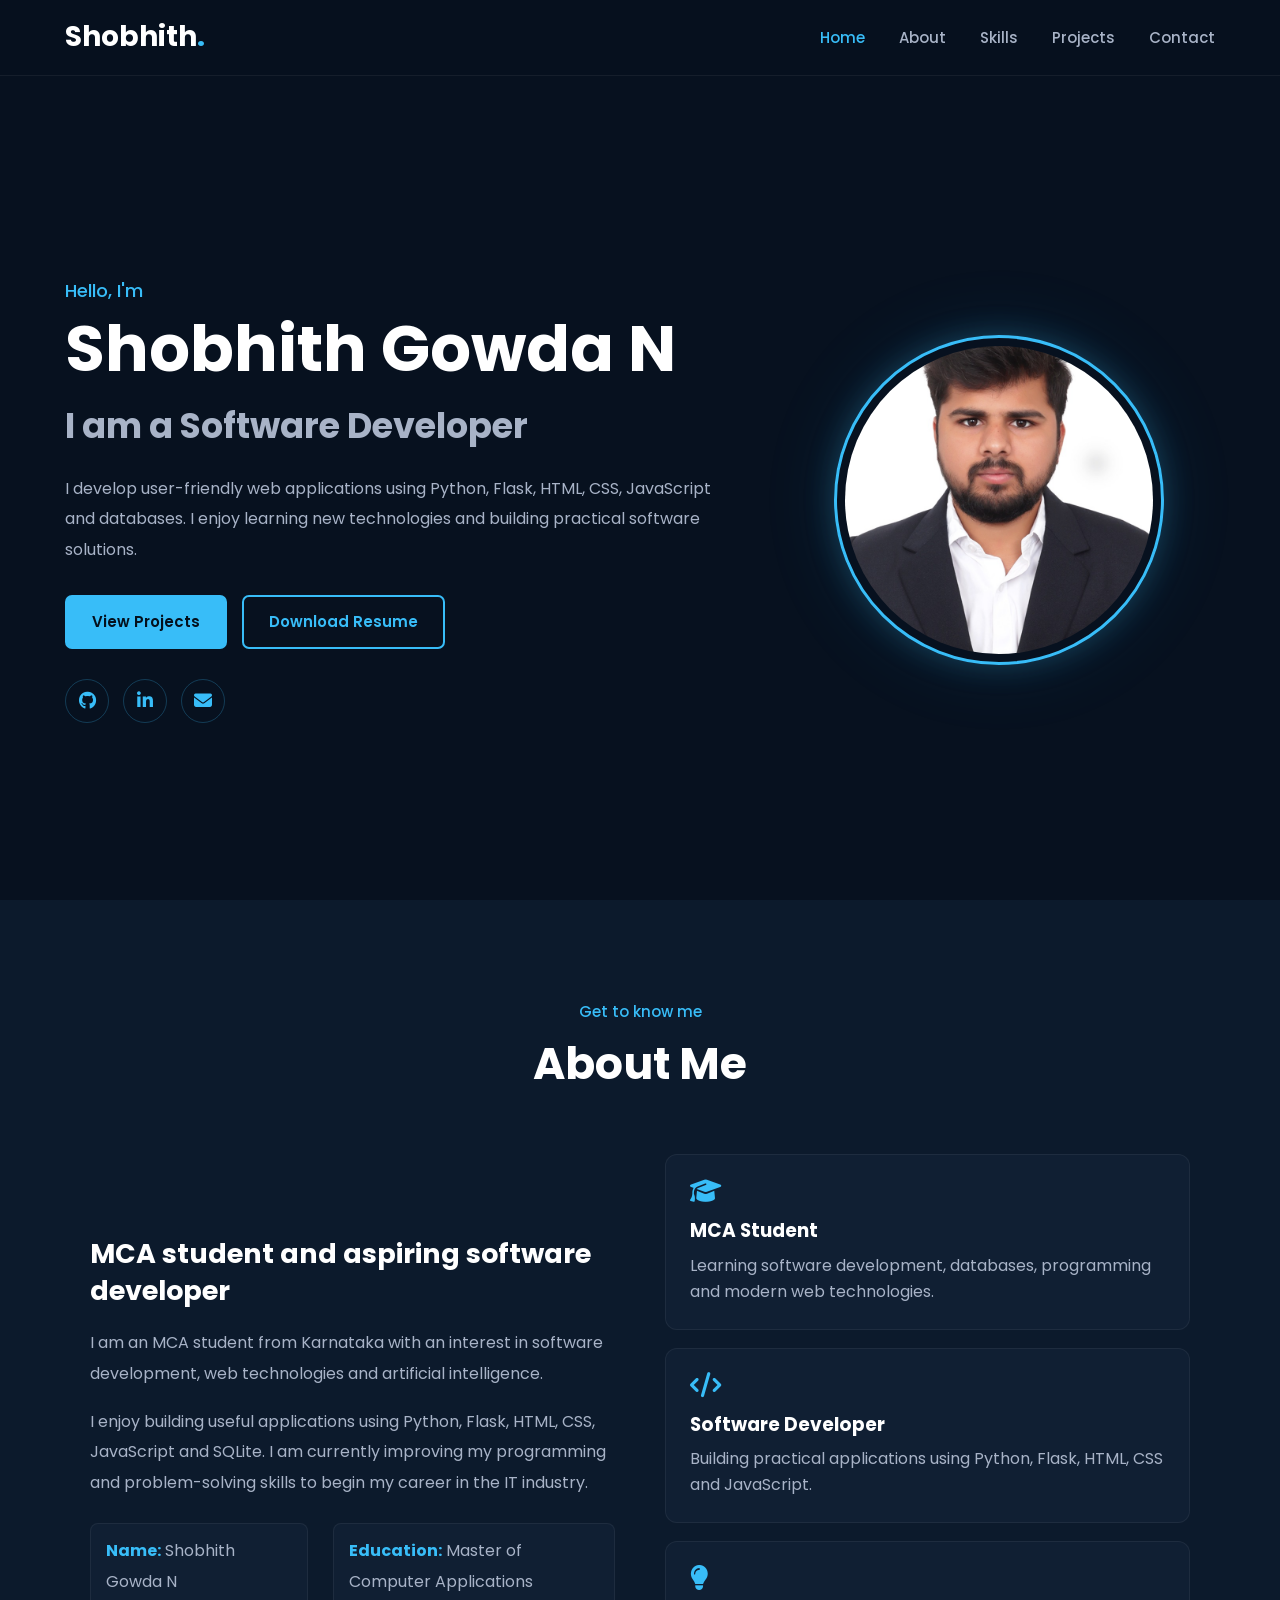
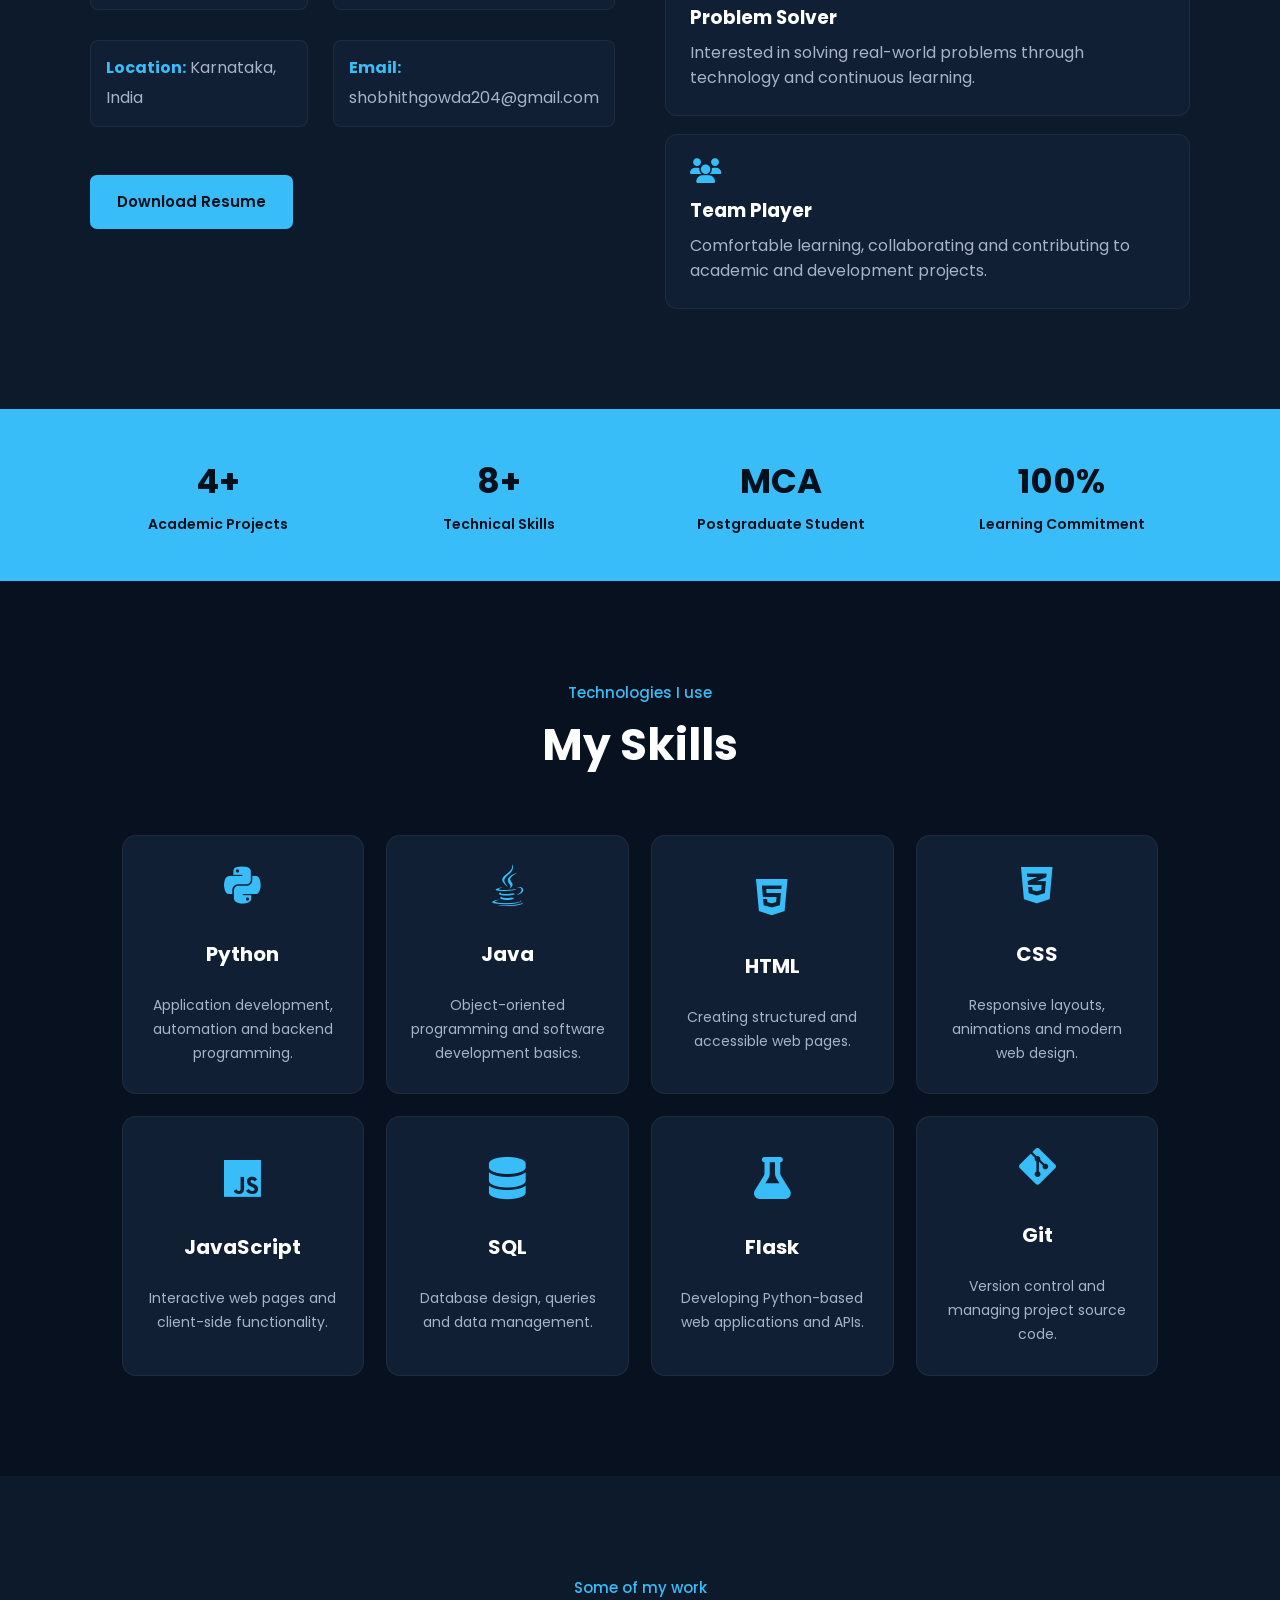
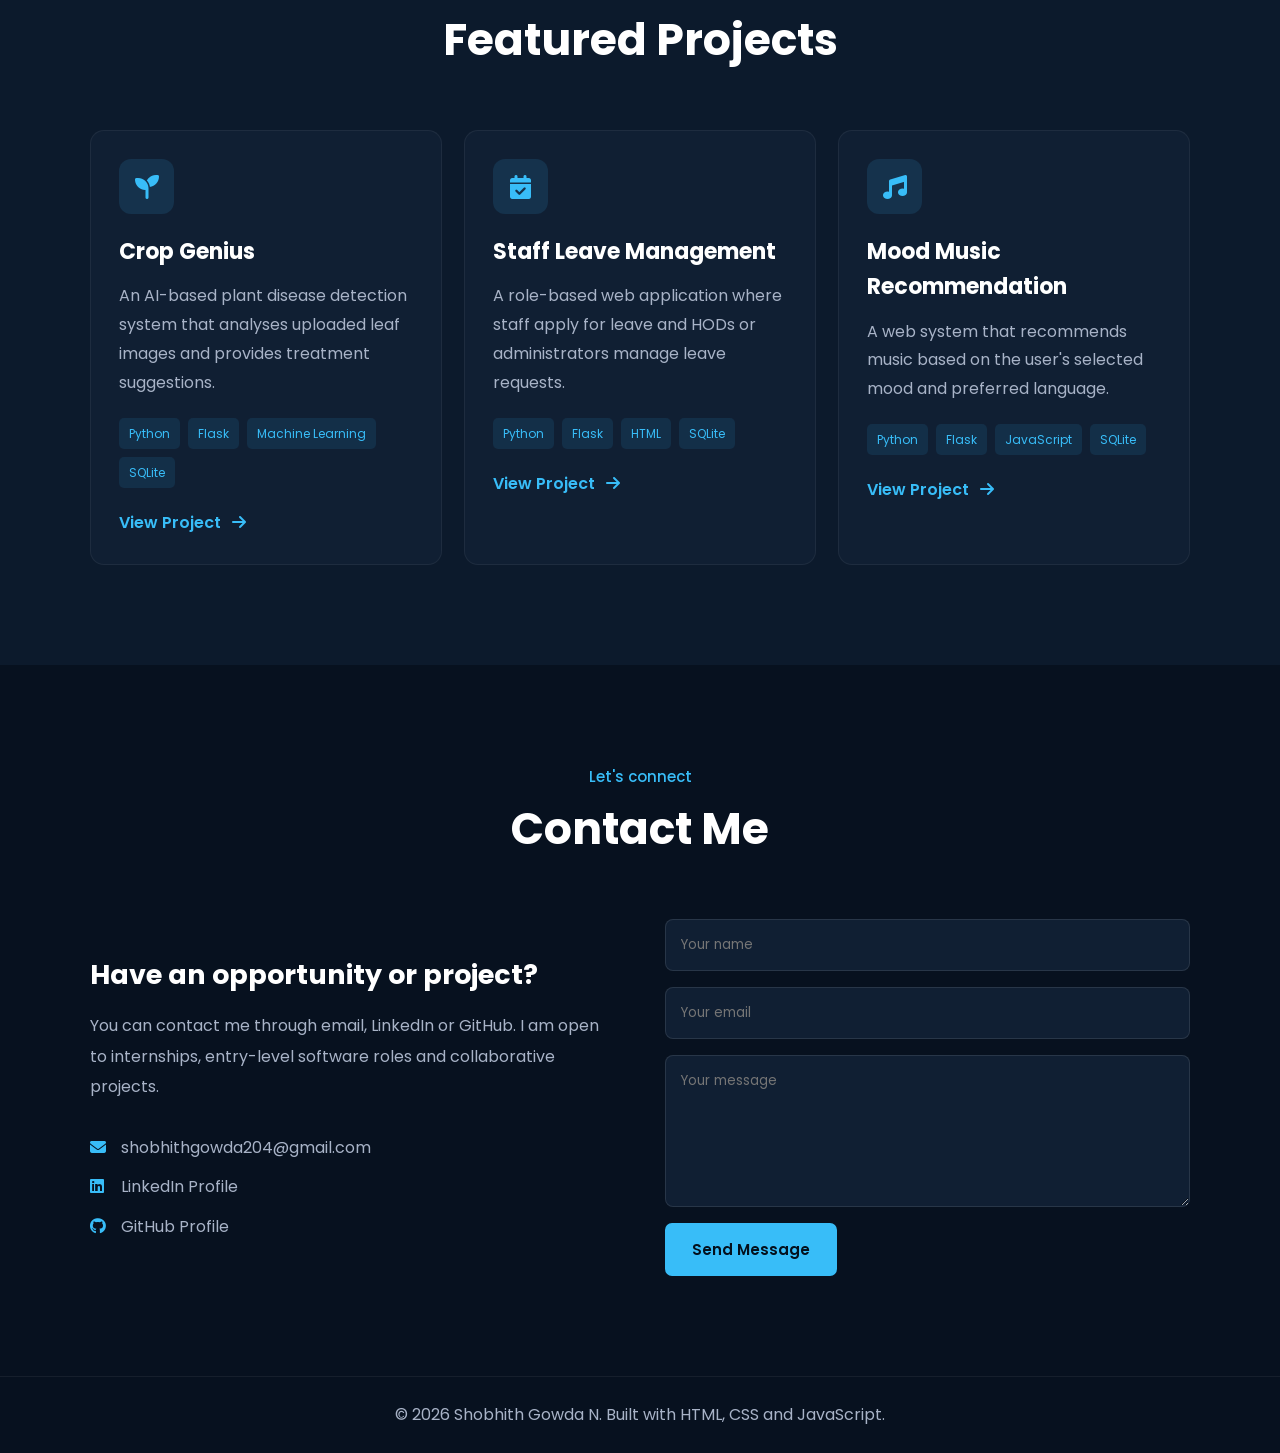
==== index.html @ 50290943 "Initial commit" ====
<!DOCTYPE html>
<html lang="en">

<head>
    <meta charset="UTF-8">

    <meta
        name="viewport"
        content="width=device-width, initial-scale=1.0"
    >

    <meta
        name="description"
        content="Portfolio of Shobhith Gowda N, MCA student and aspiring software developer."
    >

    <title>Shobhith Gowda N | Software Developer</title>

    <link rel="stylesheet" href="css/style.css">

    <link
        rel="stylesheet"
        href="https://cdnjs.cloudflare.com/ajax/libs/font-awesome/6.5.2/css/all.min.css"
    >
</head>

<body>

    <header class="header">

        <nav class="navbar">

            <a href="#home" class="logo">
                Shobhith<span>.</span>
            </a>

            <ul class="nav-links" id="nav-links">

                <li><a href="#home" class="active">Home</a></li>

                <li><a href="#about">About</a></li>

                <li><a href="#skills">Skills</a></li>

                <li><a href="#projects">Projects</a></li>

                <li><a href="#contact">Contact</a></li>

            </ul>

            <button
                class="menu-button"
                id="menu-button"
                aria-label="Open menu"
            >
                <i class="fa-solid fa-bars"></i>
            </button>

        </nav>

    </header>

    <main>

        <section class="hero" id="home">

            <div class="hero-content">

                <p class="intro-text">
                    Hello, I'm
                </p>

                <h1>
                    Shobhith Gowda N
                </h1>

                <h2>I am a Software Developer</h2>

                <p class="hero-description">
                    I develop user-friendly web applications using Python,
                    Flask, HTML, CSS, JavaScript and databases. I enjoy learning
                    new technologies and building practical software solutions.
                </p>

                <div class="hero-buttons">

                    <a href="#projects" class="primary-button">
                        View Projects
                    </a>

                    <a
                        href="Assets/resume/resume.pdf"
                        class="secondary-button"
                        download
                    >
                        Download Resume
                    </a>

                </div>

                <div class="social-links">

                    <a
                        href="https://github.com/"
                        target="_blank"
                        aria-label="GitHub"
                    >
                        <i class="fa-brands fa-github"></i>
                    </a>

                    <a
                        href="https://www.linkedin.com/"
                        target="_blank"
                        aria-label="LinkedIn"
                    >
                        <i class="fa-brands fa-linkedin-in"></i>
                    </a>

                    <a
                        href="mailto:your-email@gmail.com"
                        aria-label="Email"
                    >
                        <i class="fa-solid fa-envelope"></i>
                    </a>

                </div>

            </div>

            <div class="hero-image">

                <div class="image-border">

                    <img
                        src="Assets/images/profile.jpg"
                        alt="Shobhith Gowda  profile photo"
                    >

                </div>

            </div>

        </section>

        <section class="section alternate-section reveal" id="about">

         <div class="section-heading">
         <p>Get to know me</p>

         <h2>About Me</h2>
         </div>

         <div class="about-container">

         <div class="about-text">

            <h3>
                MCA student and aspiring software developer
            </h3>

            <p>
                I am an MCA student from Karnataka with an interest in
                software development, web technologies and artificial
                intelligence.
            </p>

            <p>
                I enjoy building useful applications using Python, Flask,
                HTML, CSS, JavaScript and SQLite. I am currently improving
                my programming and problem-solving skills to begin my
                career in the IT industry.
            </p>

            <div class="personal-details">

                <p>
                    <strong>Name:</strong>
                    Shobhith Gowda N
                </p>

                <p>
                    <strong>Education:</strong>
                    Master of Computer Applications
                </p>

                <p>
                    <strong>Location:</strong>
                    Karnataka, India
                </p>

                <p>
                    <strong>Email:</strong>
                    shobhithgowda204@gmail.com
                </p>

            </div>

            <a
                href="Assets/resume/resume.pdf"
                class="primary-button"
                download
            >
                Download Resume
            </a>

         </div>

            <div class="about-details">

            <div class="detail-card">
                <i class="fa-solid fa-graduation-cap"></i>
                <h3>MCA Student</h3>
                <p>
                    Learning software development, databases,
                    programming and modern web technologies.
                </p>
            </div>

            <div class="detail-card">
                <i class="fa-solid fa-code"></i>
                <h3>Software Developer</h3>
                <p>
                    Building practical applications using Python,
                    Flask, HTML, CSS and JavaScript.
                </p>
            </div>

            <div class="detail-card">
                <i class="fa-solid fa-lightbulb"></i>
                <h3>Problem Solver</h3>
                <p>
                    Interested in solving real-world problems through
                    technology and continuous learning.
                </p>
            </div>

            <div class="detail-card">
                <i class="fa-solid fa-users"></i>
                <h3>Team Player</h3>
                <p>
                    Comfortable learning, collaborating and contributing
                    to academic and development projects.
                </p>
            </div>

        </div>

    </div>

</section>

<section class="statistics-section reveal">

    <div class="statistics-container">

        <div class="statistic-card">
            <h3>4+</h3>
            <p>Academic Projects</p>
        </div>

        <div class="statistic-card">
            <h3>8+</h3>
            <p>Technical Skills</p>
        </div>

        <div class="statistic-card">
            <h3>MCA</h3>
            <p>Postgraduate Student</p>
        </div>

        <div class="statistic-card">
            <h3>100%</h3>
            <p>Learning Commitment</p>
        </div>

    </div>

</section>

    <section class="section reveal" id="skills">

    <div class="section-heading">
        <p>Technologies I use</p>
        <h2>My Skills</h2>
    </div>

    <div class="skills-container">

        <div class="skill-card">
            <i class="fa-brands fa-python"></i>
            <h3>Python</h3>
            <p>Application development, automation and backend programming.</p>
        </div>

        <div class="skill-card">
            <i class="fa-brands fa-java"></i>
            <h3>Java</h3>
            <p>Object-oriented programming and software development basics.</p>
        </div>

        <div class="skill-card">
            <i class="fa-brands fa-html5"></i>
            <h3>HTML</h3>
            <p>Creating structured and accessible web pages.</p>
        </div>

        <div class="skill-card">
            <i class="fa-brands fa-css3-alt"></i>
            <h3>CSS</h3>
            <p>Responsive layouts, animations and modern web design.</p>
        </div>

        <div class="skill-card">
            <i class="fa-brands fa-js"></i>
            <h3>JavaScript</h3>
            <p>Interactive web pages and client-side functionality.</p>
        </div>

        <div class="skill-card">
            <i class="fa-solid fa-database"></i>
            <h3>SQL</h3>
            <p>Database design, queries and data management.</p>
        </div>

        <div class="skill-card">
            <i class="fa-solid fa-flask"></i>
            <h3>Flask</h3>
            <p>Developing Python-based web applications and APIs.</p>
        </div>

        <div class="skill-card">
            <i class="fa-brands fa-git-alt"></i>
            <h3>Git</h3>
            <p>Version control and managing project source code.</p>
        </div>

    </div>

</section>
        <section class="section alternate-section reveal" id="projects">

            <div class="section-heading">

                <p>Some of my work</p>

                <h2>Featured Projects</h2>

            </div>

            <div class="projects-grid">

                <article class="project-card">

                    <div class="project-icon">
                        <i class="fa-solid fa-seedling"></i>
                    </div>

                    <h3>Crop Genius</h3>

                    <p>
                        An AI-based plant disease detection system that analyses
                        uploaded leaf images and provides treatment suggestions.
                    </p>

                    <div class="technology-list">
                        <span>Python</span>
                        <span>Flask</span>
                        <span>Machine Learning</span>
                        <span>SQLite</span>
                    </div>

                    <a href="#" class="project-link">
                        View Project
                        <i class="fa-solid fa-arrow-right"></i>
                    </a>

                </article>

                <article class="project-card">

                    <div class="project-icon">
                        <i class="fa-solid fa-calendar-check"></i>
                    </div>

                    <h3>Staff Leave Management</h3>

                    <p>
                        A role-based web application where staff apply for leave
                        and HODs or administrators manage leave requests.
                    </p>

                    <div class="technology-list">
                        <span>Python</span>
                        <span>Flask</span>
                        <span>HTML</span>
                        <span>SQLite</span>
                    </div>

                    <a href="#" class="project-link">
                        View Project
                        <i class="fa-solid fa-arrow-right"></i>
                    </a>

                </article>

                <article class="project-card">

                    <div class="project-icon">
                        <i class="fa-solid fa-music"></i>
                    </div>

                    <h3>Mood Music Recommendation</h3>

                    <p>
                        A web system that recommends music based on the user's
                        selected mood and preferred language.
                    </p>

                    <div class="technology-list">
                        <span>Python</span>
                        <span>Flask</span>
                        <span>JavaScript</span>
                        <span>SQLite</span>
                    </div>

                    <a href="#" class="project-link">
                        View Project
                        <i class="fa-solid fa-arrow-right"></i>
                    </a>

                </article>

            </div>

        </section>

        <section class="section" id="contact">

            <div class="section-heading">

                <p>Let's connect</p>

                <h2>Contact Me</h2>

            </div>

            <div class="contact-container">

                <div class="contact-information">

                    <h3>Have an opportunity or project?</h3>

                    <p>
                        You can contact me through email, LinkedIn or GitHub.
                        I am open to internships, entry-level software roles and
                        collaborative projects.
                    </p>

                    <a href="mailto:shobhithgowda204@gmail.com">
                     <i class="fa-solid fa-envelope"></i>
                     shobhithgowda204@gmail.com
                    </a>

                    <a href="https://www.linkedin.com/in/shobhith-gowda-n/" target="_blank">
                     <i class="fa-brands fa-linkedin"></i>
                     LinkedIn Profile
                    </a>

                    <a href="https://github.com/your-github-username" target="_blank">
                     <i class="fa-brands fa-github"></i>
                       GitHub Profile
                    </a>

                </div>

                <form class="contact-form">

                    <input
                        type="text"
                        placeholder="Your name"
                        required
                    >

                    <input
                        type="email"
                        placeholder="Your email"
                        required
                    >

                    <textarea
                        rows="6"
                        placeholder="Your message"
                        required
                    ></textarea>

                    <button type="submit" class="primary-button">
                        Send Message
                    </button>

                </form>

            </div>

        </section>

    </main>

    <footer>

        <p>
            © 2026 Shobhith Gowda N. Built with HTML, CSS and JavaScript.
        </p>

    </footer>

    <script src="js/script.js"></script>

</body>

</html>
---- css/style.css ----
@import url(
    "https://fonts.googleapis.com/css2?family=Poppins:wght@400;500;600;700&display=swap"
);

:root {
    --background: #07111f;
    --secondary-background: #0c1a2c;
    --card-background: #101f33;
    --primary: #38bdf8;
    --heading: #ffffff;
    --text: #a8b3c7;
    --border: rgba(56, 189, 248, 0.25);
}

* {
    margin: 0;
    padding: 0;
    box-sizing: border-box;
}

html {
    scroll-behavior: smooth;
}

body {
    font-family: "Poppins", sans-serif;
    background-color: var(--background);
    color: var(--heading);
    line-height: 1.6;
}

a {
    text-decoration: none;
}

ul {
    list-style: none;
}

button,
input,
textarea {
    font-family: inherit;
}

.header {
    width: 100%;
    position: fixed;
    top: 0;
    left: 0;
    z-index: 1000;
    background-color: rgba(7, 17, 31, 0.95);
    border-bottom: 1px solid rgba(255, 255, 255, 0.06);
    backdrop-filter: blur(12px);
}

.navbar {
    width: min(1150px, 90%);
    height: 75px;
    margin: auto;
    display: flex;
    justify-content: space-between;
    align-items: center;
}

.logo {
    color: var(--heading);
    font-size: 28px;
    font-weight: 700;
}

.logo span {
    color: var(--primary);
}

.nav-links {
    display: flex;
    align-items: center;
    gap: 34px;
}

.nav-links a {
    color: var(--text);
    font-size: 15px;
    font-weight: 500;
    transition: 0.3s ease;
}

.nav-links a:hover,
.nav-links a.active {
    color: var(--primary);
}

.menu-button {
    display: none;
    border: none;
    background: none;
    color: var(--heading);
    font-size: 24px;
    cursor: pointer;
}

.hero {
    width: min(1150px, 90%);
    min-height: 100vh;
    margin: auto;
    padding-top: 100px;
    display: grid;
    grid-template-columns: 1.2fr 0.8fr;
    align-items: center;
    gap: 70px;
}

.intro-text {
    color: var(--primary);
    font-size: 18px;
    font-weight: 500;
    margin-bottom: 8px;
}

.hero h1 {
    font-size: clamp(38px, 5vw, 64px);
    line-height: 1.1;
    margin-bottom: 14px;
    white-space: nowrap;
}

.hero h2 {
    color: var(--text);
    font-size: clamp(24px, 3vw, 35px);
    margin-bottom: 20px;
}

.hero h2 span {
    color: var(--primary);
}

.hero-description {
    max-width: 650px;
    color: var(--text);
    line-height: 1.9;
    margin-bottom: 30px;
}

.hero-buttons {
    display: flex;
    flex-wrap: wrap;
    gap: 15px;
    margin-bottom: 30px;
}

.primary-button,
.secondary-button {
    display: inline-block;
    padding: 13px 25px;
    border-radius: 7px;
    font-size: 15px;
    font-weight: 600;
    transition: 0.3s ease;
    cursor: pointer;
}

.primary-button {
    border: 2px solid var(--primary);
    background-color: var(--primary);
    color: #04101c;
}

.secondary-button {
    border: 2px solid var(--primary);
    color: var(--primary);
}

.primary-button:hover,
.secondary-button:hover {
    transform: translateY(-3px);
    box-shadow: 0 12px 28px rgba(56, 189, 248, 0.2);
}

.secondary-button:hover {
    color: #04101c;
    background-color: var(--primary);
}

.social-links {
    display: flex;
    gap: 14px;
}

.social-links a {
    width: 44px;
    height: 44px;
    display: grid;
    place-items: center;
    border: 1px solid var(--border);
    border-radius: 50%;
    color: var(--primary);
    font-size: 18px;
    transition: 0.3s ease;
}

.social-links a:hover {
    color: #04101c;
    background-color: var(--primary);
    transform: translateY(-4px);
}

.hero-image {
    display: flex;
    justify-content: center;
}

.image-border {
    width: 330px;
    height: 330px;
    padding: 8px;
    border: 3px solid var(--primary);
    border-radius: 50%;
    box-shadow:
        0 0 30px rgba(56, 189, 248, 0.25),
        0 0 80px rgba(56, 189, 248, 0.1);
}

.image-border img {
    width: 100%;
    height: 100%;
    display: block;
    object-fit: cover;
    border-radius: 50%;
}

.section {
    padding: 100px 5%;
}

.alternate-section {
    background-color: var(--secondary-background);
}

.section-heading {
    text-align: center;
    margin-bottom: 55px;
}

.section-heading p {
    color: var(--primary);
    font-size: 15px;
    font-weight: 500;
    margin-bottom: 5px;
}

.section-heading h2 {
    font-size: clamp(32px, 5vw, 44px);
}

.about-container,
.contact-container {
    width: min(1100px, 100%);
    margin: auto;
    display: grid;
    grid-template-columns: 1fr 1fr;
    gap: 50px;
    align-items: center;
}

.about-text h3,
.contact-information h3 {
    font-size: 27px;
    line-height: 1.4;
    margin-bottom: 18px;
}

.personal-details {
    display: grid;
    grid-template-columns: repeat(2, 1fr);
    gap: 12px 25px;
    margin: 25px 0 30px;
}

.personal-details p {
    margin: 0;
    padding: 12px 15px;
    background-color: var(--card-background);
    border: 1px solid rgba(255, 255, 255, 0.06);
    border-radius: 8px;
}

.personal-details strong {
    color: var(--primary);
}

.about-text p,
.contact-information p {
    color: var(--text);
    line-height: 1.9;
    margin-bottom: 18px;
}

.about-details {
    display: grid;
    gap: 18px;
}

.detail-card {
    padding: 24px;
    background-color: var(--card-background);
    border: 1px solid rgba(255, 255, 255, 0.06);
    border-radius: 12px;
    transition: 0.3s ease;
}

.detail-card:hover {
    border-color: var(--border);
    transform: translateY(-4px);
}

.detail-card i {
    color: var(--primary);
    font-size: 25px;
    margin-bottom: 12px;
}

.detail-card p {
    color: var(--text);
    margin-top: 7px;
}

.skills-grid,
.projects-grid {
    width: min(1100px, 100%);
    margin: auto;
    display: grid;
    gap: 22px;
}

.skills-grid {
    grid-template-columns: repeat(4, 1fr);
}

.skill-card {
    min-height: 150px;
    display: flex;
    flex-direction: column;
    justify-content: center;
    align-items: center;
    gap: 14px;
    background-color: var(--card-background);
    border: 1px solid rgba(255, 255, 255, 0.06);
    border-radius: 12px;
    transition: 0.3s ease;
}

.skill-card:hover {
    border-color: var(--border);
    transform: translateY(-6px);
}

.skill-card i {
    color: var(--primary);
    font-size: 43px;
}

.projects-grid {
    grid-template-columns: repeat(3, 1fr);
}

.project-card {
    padding: 28px;
    background-color: var(--card-background);
    border: 1px solid rgba(255, 255, 255, 0.06);
    border-radius: 14px;
    transition: 0.3s ease;
}

.project-card:hover {
    border-color: var(--border);
    transform: translateY(-7px);
}

.statistics-section {
    padding: 45px 5%;
    background-color: var(--primary);
}

.statistics-container {
    width: min(1100px, 100%);
    margin: auto;
    display: grid;
    grid-template-columns: repeat(4, 1fr);
    gap: 25px;
}

.statistic-card {
    text-align: center;
    color: #04101c;
}

.statistic-card h3 {
    font-size: 34px;
    margin-bottom: 5px;
}

.statistic-card p {
    font-size: 14px;
    font-weight: 600;
}

.project-icon {
    width: 55px;
    height: 55px;
    display: grid;
    place-items: center;
    background-color: rgba(56, 189, 248, 0.12);
    border-radius: 12px;
    color: var(--primary);
    font-size: 24px;
    margin-bottom: 20px;
}

.project-card h3 {
    font-size: 22px;
    margin-bottom: 13px;
}

.project-card > p {
    color: var(--text);
    line-height: 1.8;
    margin-bottom: 20px;
}

.technology-list {
    display: flex;
    flex-wrap: wrap;
    gap: 8px;
    margin-bottom: 22px;
}

.technology-list span {
    padding: 6px 10px;
    background-color: rgba(56, 189, 248, 0.1);
    border-radius: 5px;
    color: var(--primary);
    font-size: 12px;
}

.project-link {
    color: var(--primary);
    font-weight: 600;
}

.project-link i {
    margin-left: 7px;
    transition: 0.3s ease;
}

.project-link:hover i {
    transform: translateX(5px);
}

.contact-information {
    display: flex;
    flex-direction: column;
    align-items: flex-start;
}

.contact-information a {
    color: var(--text);
    margin-top: 14px;
    transition: 0.3s ease;
}

.contact-information a:hover {
    color: var(--primary);
}

.contact-information i {
    width: 27px;
    color: var(--primary);
}

.contact-form {
    display: grid;
    gap: 16px;
}

.contact-form input,
.contact-form textarea {
    width: 100%;
    padding: 15px;
    border: 1px solid rgba(255, 255, 255, 0.1);
    border-radius: 8px;
    outline: none;
    background-color: var(--card-background);
    color: var(--heading);
}

.contact-form input:focus,
.contact-form textarea:focus {
    border-color: var(--primary);
}

.contact-form textarea {
    resize: vertical;
}

.contact-form button {
    width: fit-content;
}

footer {
    padding: 25px 5%;
    border-top: 1px solid rgba(255, 255, 255, 0.06);
    text-align: center;
    color: var(--text);
}

.skills-container {
    width: min(1100px, 90%);
    margin: 45px auto 0;
    display: grid;
    grid-template-columns: repeat(4, 1fr);
    gap: 22px;
}

.skill-card {
    padding: 28px 22px;
    text-align: center;
    background-color: var(--card-background);
    border: 1px solid rgba(255, 255, 255, 0.06);
    border-radius: 14px;
    transition: 0.3s ease;
}

.skill-card:hover {
    transform: translateY(-7px);
    border-color: var(--primary);
}

.skill-card i {
    font-size: 42px;
    color: var(--primary);
    margin-bottom: 18px;
}

.skill-card h3 {
    margin-bottom: 10px;
    font-size: 20px;
}

.skill-card p {
    color: var(--text);
    line-height: 1.7;
    font-size: 14px;
}

.reveal {
    opacity: 0;
    transform: translateY(50px);
    transition: opacity 0.8s ease, transform 0.8s ease;
}

.reveal.active {
    opacity: 1;
    transform: translateY(0);
}

@media screen and (max-width: 900px) {
    .statistics-container {
    grid-template-columns: repeat(2, 1fr);
    }
    .menu-button {
        display: block;
    }

    .nav-links {
        position: absolute;
        top: 75px;
        left: -100%;
        width: 100%;
        padding: 25px;
        flex-direction: column;
        background-color: var(--secondary-background);
        transition: 0.3s ease;
    }

    .nav-links.show-menu {
        left: 0;
    }

    .hero {
        grid-template-columns: 1fr;
        text-align: center;
        padding-top: 130px;
        padding-bottom: 70px;
    }

    .hero-content {
        order: 2;
    }

    .hero-image {
        order: 1;
    }

    .hero-description {
        margin-left: auto;
        margin-right: auto;
    }

    .hero-buttons,
    .social-links {
        justify-content: center;
    }

    .about-container,
    .contact-container {
        grid-template-columns: 1fr;
    }

    .skills-grid {
        grid-template-columns: repeat(2, 1fr);
    }

    .projects-grid {
        grid-template-columns: 1fr;
    }
}

@media screen and (max-width: 500px) {

    .statistics-container {
        grid-template-columns: 1fr;
    }

    .personal-details {
        grid-template-columns: 1fr;
    }

    .navbar,
    .hero {
        width: 92%;
    }

    .hero h1 {
        font-size: 39px;
        white-space: normal;
    }

    .hero-buttons {
        flex-direction: column;
        align-items: flex-start;
    }

    .primary-button,
    .secondary-button {
        width: 100%;
        text-align: center;
    }

    .image-border {
        width: 225px;
        height: 225px;
    }

    .skills-grid {
        grid-template-columns: 1fr;
    }

    .section {
        padding: 80px 5%;
    }
}
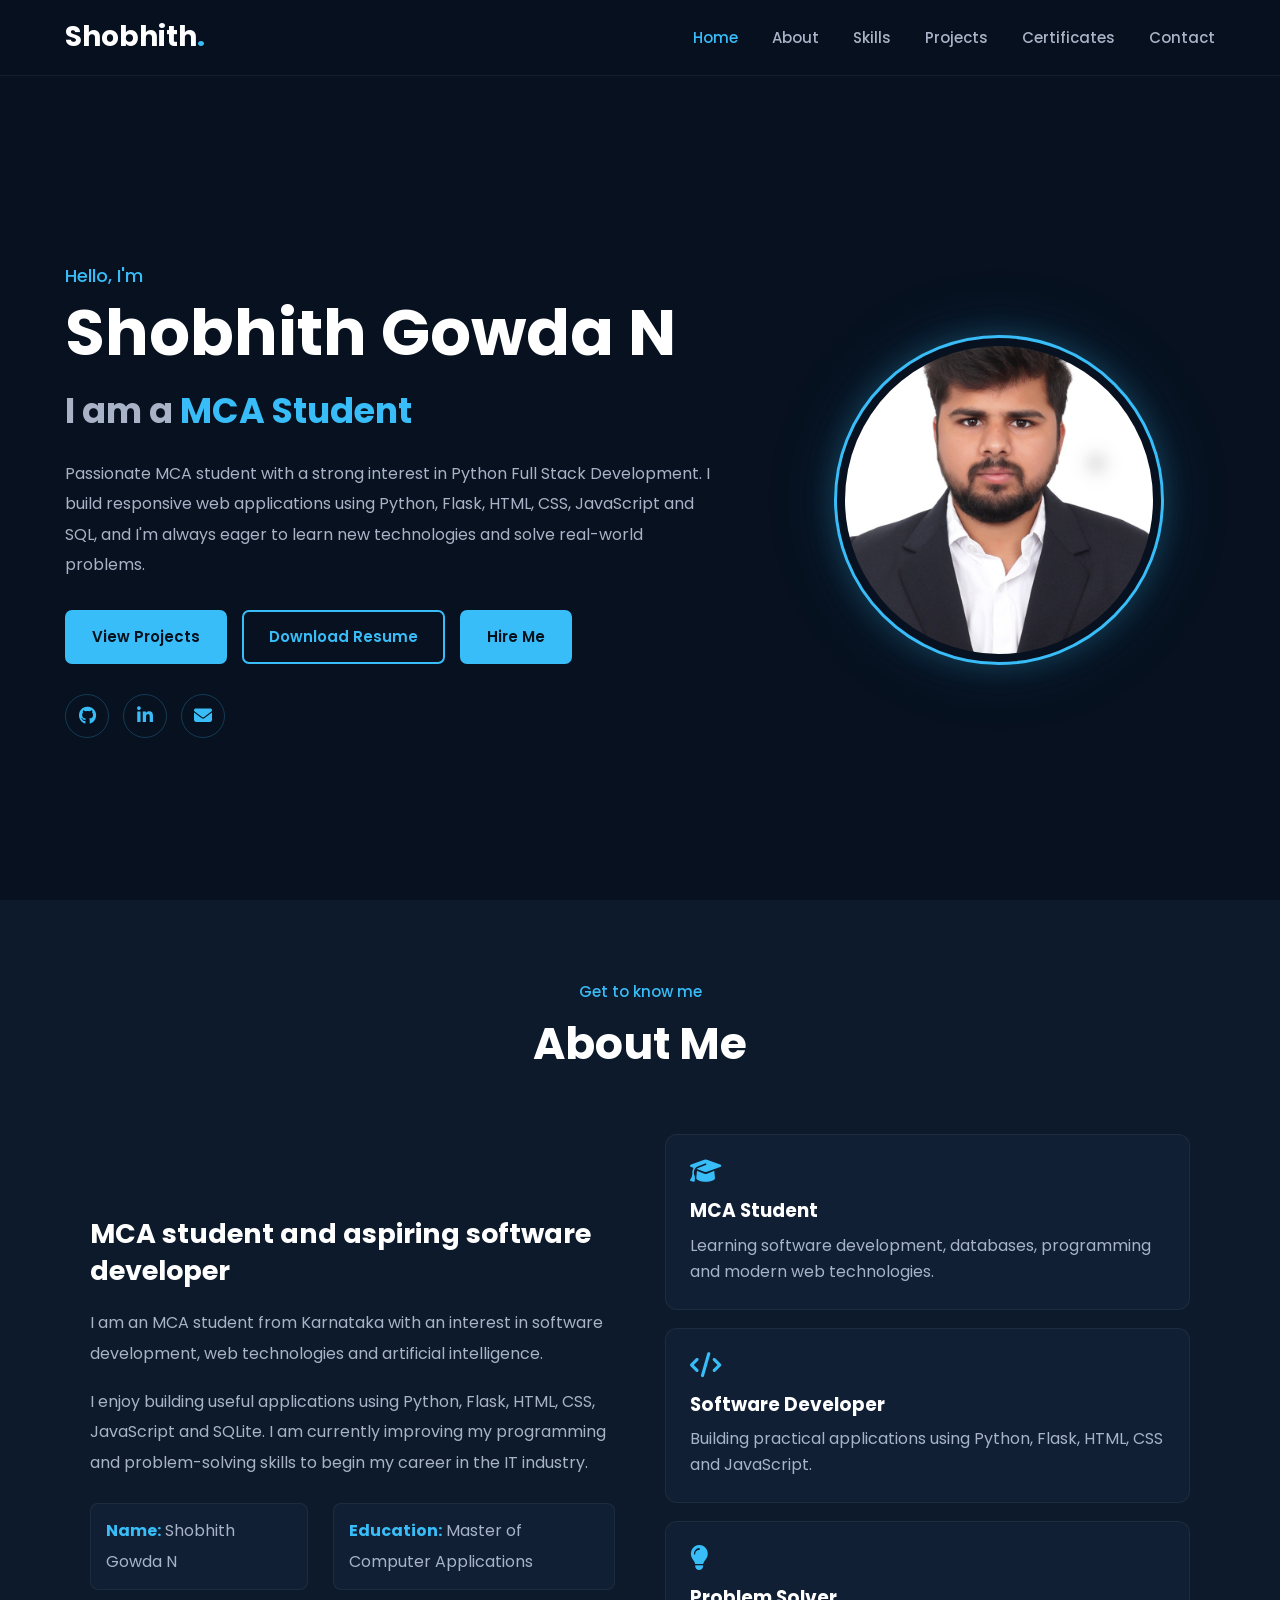
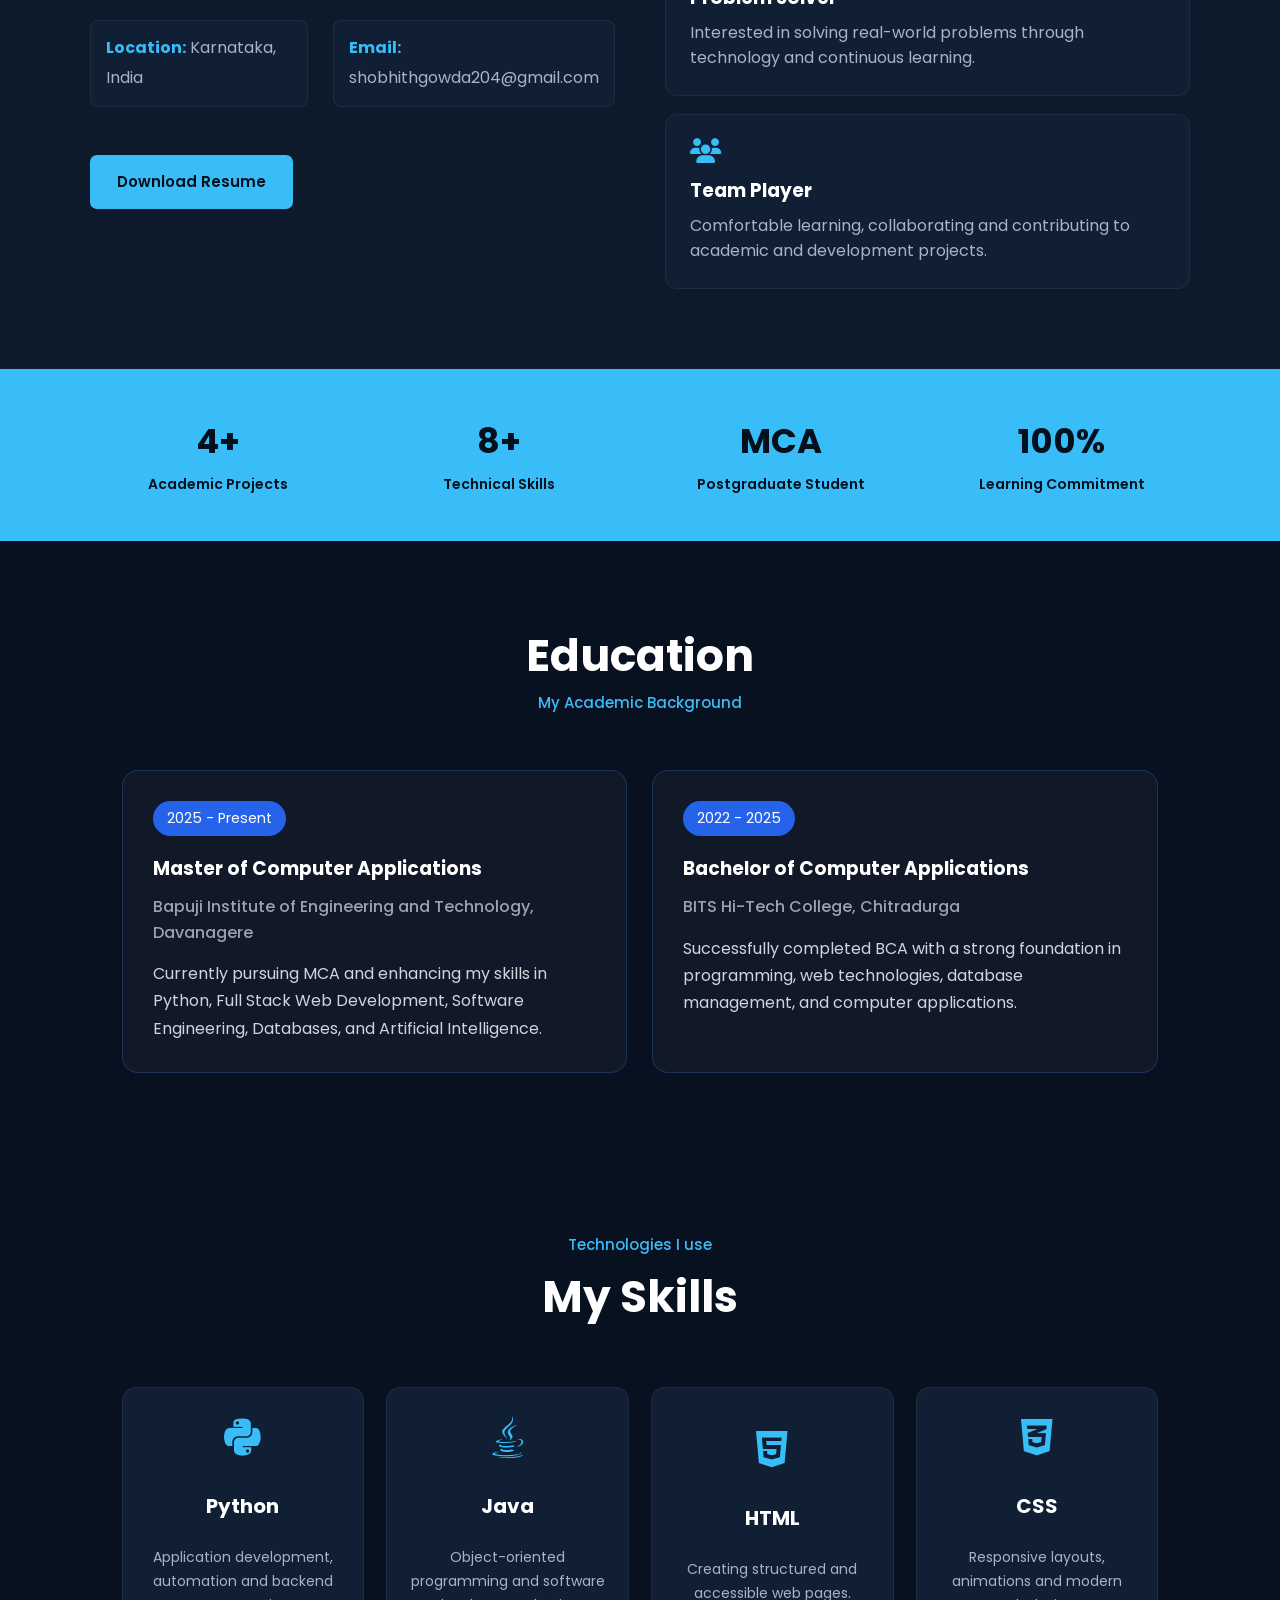
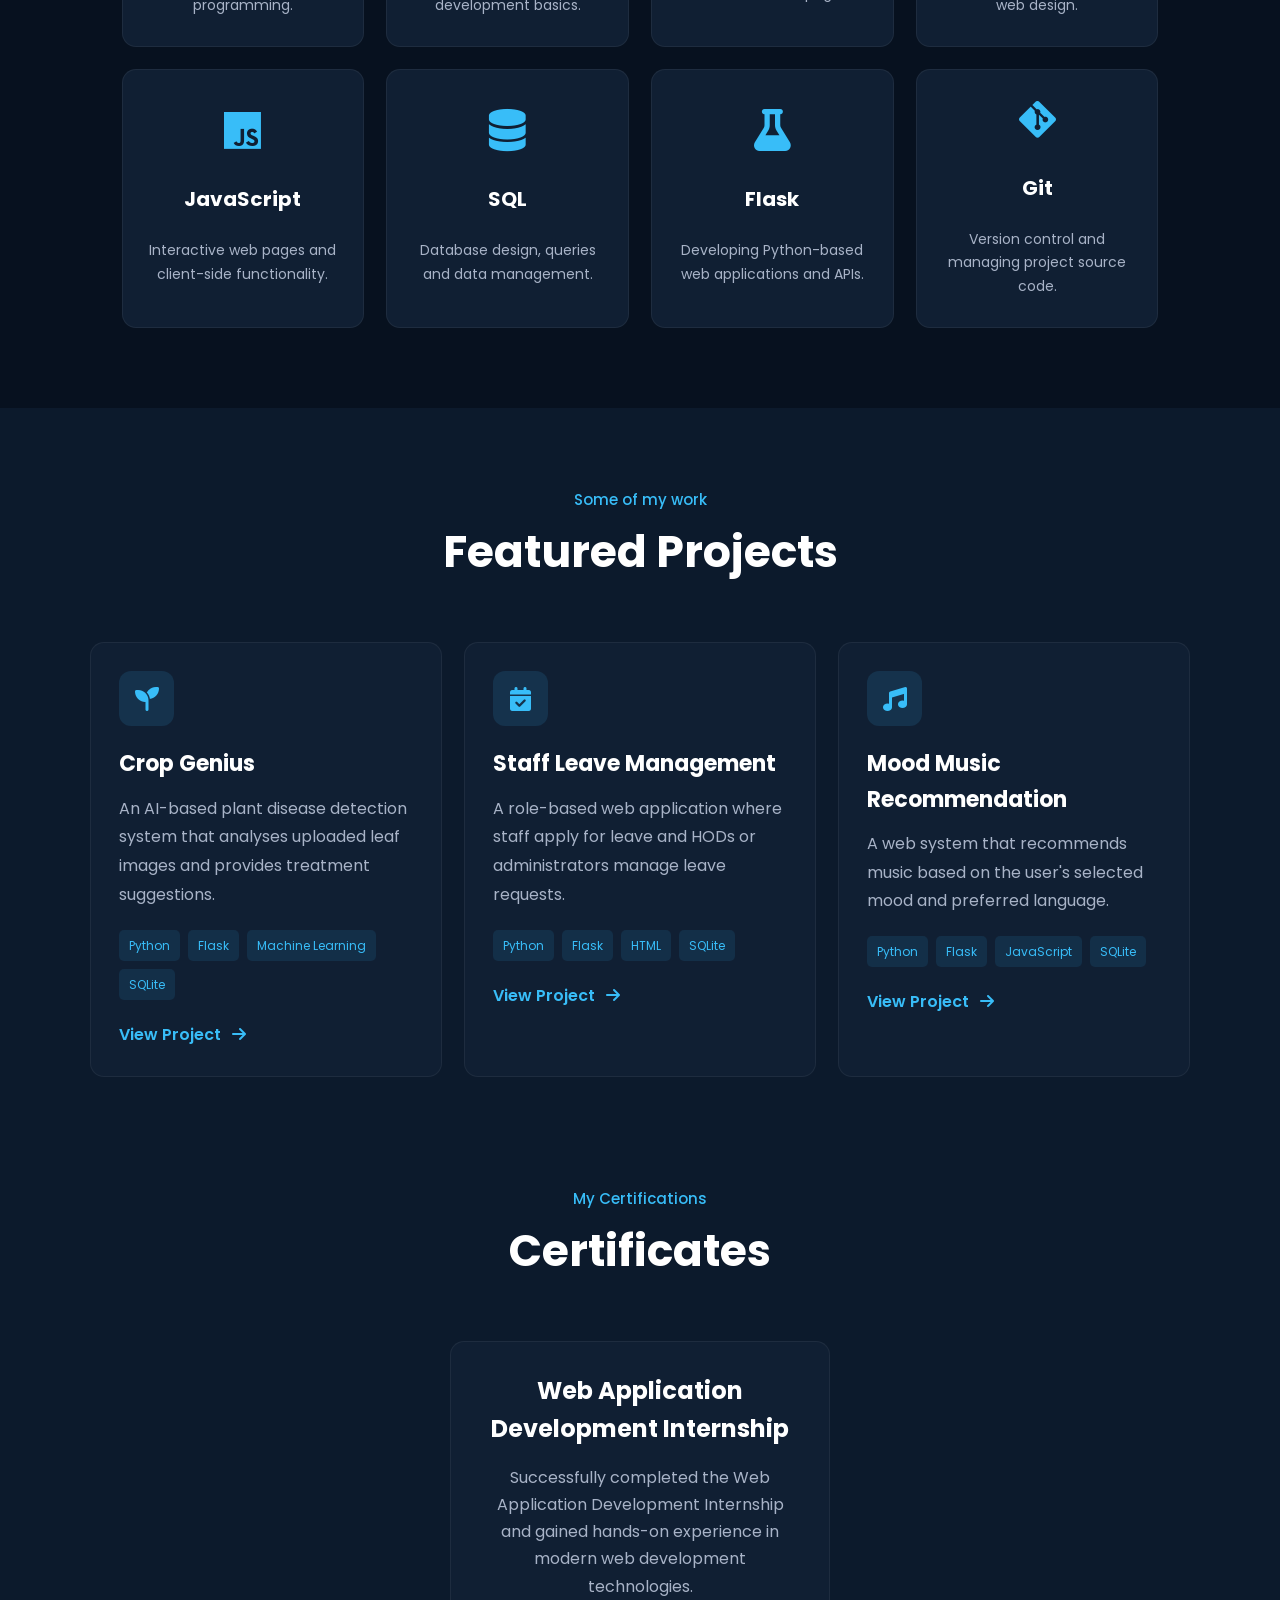
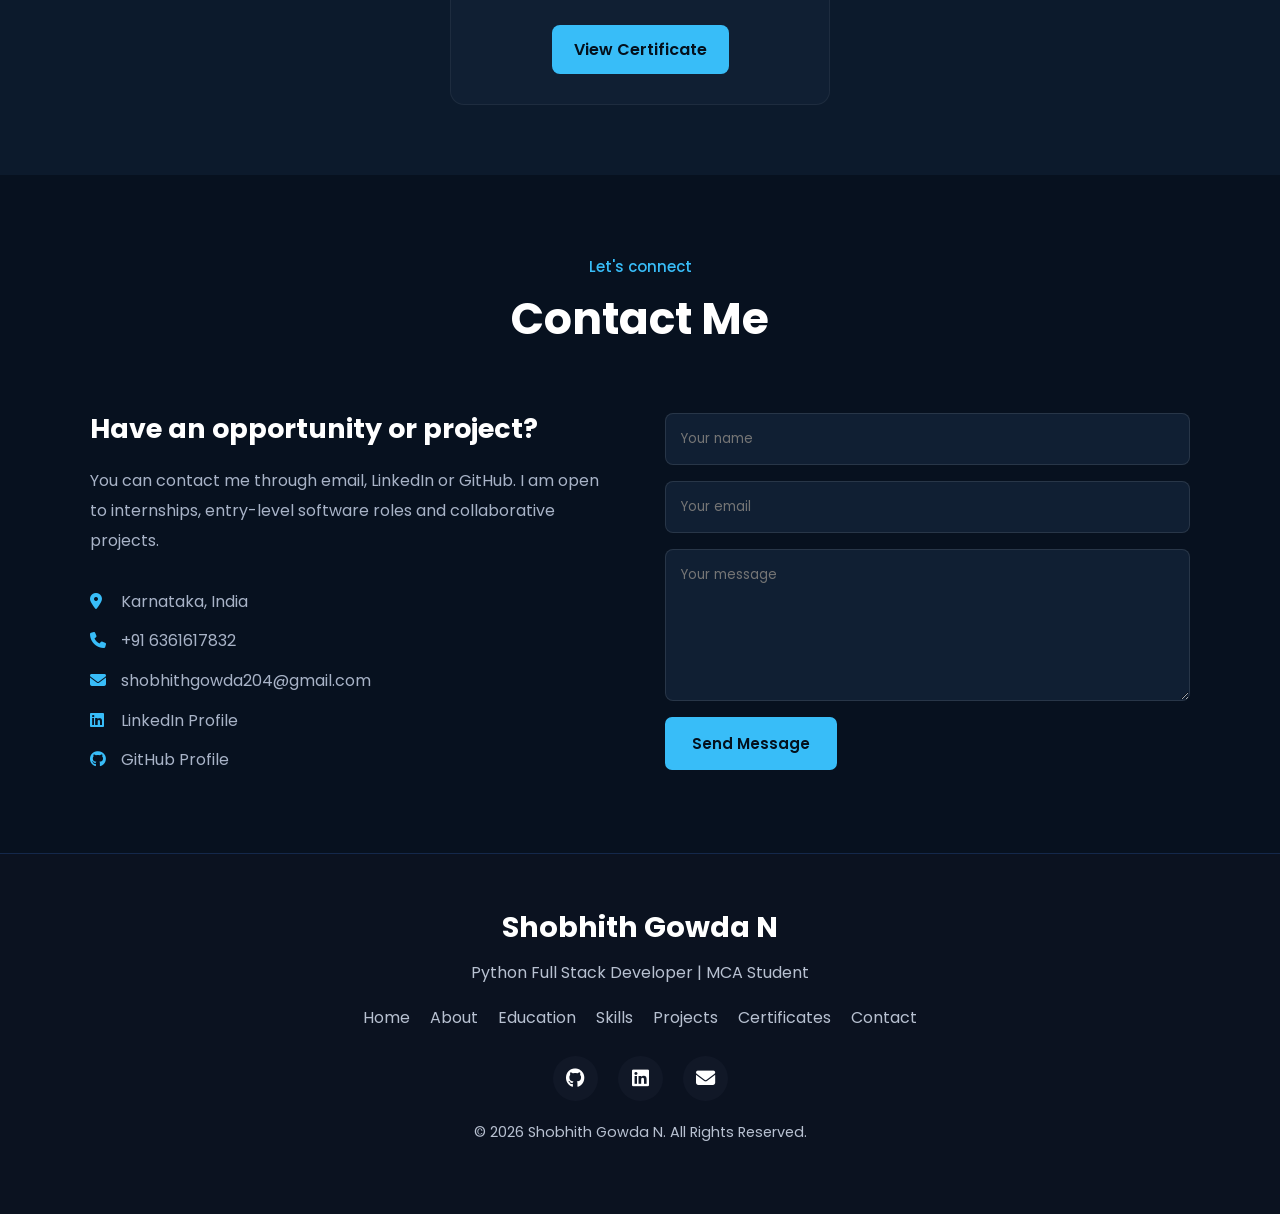
==== commit 5e0ab505: "Updated portfolio website" ====
--- a/index.html
+++ b/index.html
@@ -36,15 +36,17 @@
 
             <ul class="nav-links" id="nav-links">
 
-                <li><a href="#home" class="active">Home</a></li>
-
-                <li><a href="#about">About</a></li>
-
-                <li><a href="#skills">Skills</a></li>
-
-                <li><a href="#projects">Projects</a></li>
-
-                <li><a href="#contact">Contact</a></li>
+             <li><a href="#home" class="active">Home</a></li>
+
+             <li><a href="#about">About</a></li>
+
+             <li><a href="#skills">Skills</a></li>
+
+             <li><a href="#projects">Projects</a></li>
+
+             <li><a href="#certificates">Certificates</a></li>
+
+             <li><a href="#contact">Contact</a></li>
 
             </ul>
 
@@ -74,12 +76,16 @@
                     Shobhith Gowda N
                 </h1>
 
-                <h2>I am a Software Developer</h2>
+                <h2>
+                   I am a <span id="typing-text"></span>
+                </h2>
 
                 <p class="hero-description">
-                    I develop user-friendly web applications using Python,
-                    Flask, HTML, CSS, JavaScript and databases. I enjoy learning
-                    new technologies and building practical software solutions.
+                    Passionate MCA student with a strong interest in 
+                    Python Full Stack Development.   I build responsive 
+                    web applications using Python, Flask, HTML, CSS, 
+                    JavaScript and SQL, and I'm always eager to learn
+                    new technologies and solve real-world problems.
                 </p>
 
                 <div class="hero-buttons">
@@ -95,6 +101,11 @@
                     >
                         Download Resume
                     </a>
+
+                    <a href="#contact" class="primary-button">
+                      Hire Me
+                    </a>
+
 
                 </div>
 
@@ -277,6 +288,48 @@
 
 </section>
 
+<!-- Education Section -->
+<section class="section reveal" id="education">
+
+    <div class="section-heading">
+        <h2>Education</h2>
+        <p>My Academic Background</p>
+    </div>
+
+    <div class="education-container">
+
+        <div class="education-card">
+            <span class="education-year">2025 - Present</span>
+
+            <h3>Master of Computer Applications</h3>
+
+            <h4>Bapuji Institute of Engineering and Technology, Davanagere</h4>
+
+            <p>
+                Currently pursuing MCA and enhancing my skills in Python,
+                Full Stack Web Development, Software Engineering,
+                Databases, and Artificial Intelligence.
+            </p>
+        </div>
+
+        <div class="education-card">
+            <span class="education-year">2022 - 2025</span>
+
+            <h3>Bachelor of Computer Applications</h3>
+
+            <h4>BITS Hi-Tech College, Chitradurga</h4>
+
+            <p>
+                Successfully completed BCA with a strong foundation in
+                programming, web technologies, database management, and
+                computer applications.
+            </p>
+        </div>
+
+    </div>
+
+</section>
+
     <section class="section reveal" id="skills">
 
     <div class="section-heading">
@@ -337,6 +390,8 @@
     </div>
 
 </section>
+
+
         <section class="section alternate-section reveal" id="projects">
 
             <div class="section-heading">
@@ -434,7 +489,38 @@
 
         </section>
 
-        <section class="section" id="contact">
+        <!-- Certificates Section -->
+        <section id="certificates"
+         class="section alternate-section certificates reveal">
+
+         <div class="section-heading">
+             <p>My Certifications</p>
+             <h2>Certificates</h2>
+         </div>
+
+         <div class="certificate-container">
+
+            <div class="certificate-card">
+
+              <h3>Web Application Development Internship</h3>
+
+              <p>
+                Successfully completed the Web Application Development Internship and gained hands-on experience in modern web development technologies.
+              </p>
+
+             <a href="Assets/certificates/web_application_dev.pdf"
+               target="_blank"
+               class="certificate-button">
+                View Certificate
+             </a>
+
+            </div>
+
+         </div>
+
+        </section>
+
+        <section class="section reveal" id="contact">
 
             <div class="section-heading">
 
@@ -456,6 +542,16 @@
                         collaborative projects.
                     </p>
 
+                    <a href="#">
+                       <i class="fa-solid fa-location-dot"></i>
+                       Karnataka, India
+                    </a>
+
+                    <a href="tel:+91XXXXXXXXXX">
+                     <i class="fa-solid fa-phone"></i>
+                     +91 6361617832
+                    </a>
+
                     <a href="mailto:shobhithgowda204@gmail.com">
                      <i class="fa-solid fa-envelope"></i>
                      shobhithgowda204@gmail.com
@@ -466,7 +562,7 @@
                      LinkedIn Profile
                     </a>
 
-                    <a href="https://github.com/your-github-username" target="_blank">
+                    <a href="https://github.com/Shobhithgowda20" target="_blank">
                      <i class="fa-brands fa-github"></i>
                        GitHub Profile
                     </a>
@@ -505,14 +601,52 @@
 
     </main>
 
-    <footer>
-
-        <p>
-            © 2026 Shobhith Gowda N. Built with HTML, CSS and JavaScript.
-        </p>
+    <footer class="footer">
+
+       <h3>Shobhith Gowda N</h3>
+
+     <p>
+        Python Full Stack Developer | MCA Student
+     </p>
+
+     <div class="footer-links">
+
+        <a href="#home">Home</a>
+        <a href="#about">About</a>
+        <a href="#education">Education</a>
+        <a href="#skills">Skills</a>
+        <a href="#projects">Projects</a>
+        <a href="#certificates">Certificates</a>
+        <a href="#contact">Contact</a>
+
+     </div>
+
+     <div class="footer-social">
+
+        <a href="https://github.com/Shobhithgowda20" target="_blank">
+            <i class="fa-brands fa-github"></i>
+        </a>
+
+        <a href="https://www.linkedin.com/in/shobhith-gowda-n/" target="_blank">
+            <i class="fa-brands fa-linkedin"></i>
+        </a>
+
+        <a href="mailto:shobhithgowda204@gmail.com">
+            <i class="fa-solid fa-envelope"></i>
+        </a>
+
+     </div>
+
+     <p class="copyright">
+        © 2026 Shobhith Gowda N. All Rights Reserved.
+     </p>
 
     </footer>
 
+    <button id="backToTop" class="back-to-top">
+      <i class="fa-solid fa-arrow-up"></i>
+    </button>
+
     <script src="js/script.js"></script>
 
 </body>
--- a/css/style.css
+++ b/css/style.css
@@ -230,7 +230,7 @@
 }
 
 .section {
-    padding: 100px 5%;
+    padding: 80px 5%;
 }
 
 .alternate-section {
@@ -553,6 +553,122 @@
     font-size: 14px;
 }
 
+/* =======================================================
+   CERTIFICATES SECTION
+======================================================= */
+
+.certificates {
+    padding: 30px 5% 70px;
+}
+
+.certificate-container {
+    display: flex;
+    gap: 25px;
+    flex-wrap: wrap;
+    justify-content: center;
+    margin-top: 40px;
+}
+
+.certificate-card {
+    width: 380px;          /* Fixed width */
+    padding: 30px;
+    background: var(--card-background);
+    border: 1px solid rgba(255,255,255,.06);
+    border-radius: 14px;
+    text-align: center;
+}
+
+.certificate-card:hover{
+    transform: translateY(-8px);
+    border-color: var(--primary);
+}
+
+.certificate-card h3 {
+    margin-bottom: 15px;
+    font-size: 24px;
+}
+
+.certificate-card p {
+    color: var(--text);
+    margin-bottom: 25px;
+    padding: 0;
+    line-height: 1.7;
+}
+
+.certificate-button {
+    display: inline-block;
+    padding: 12px 22px;
+    background: var(--primary);
+    color: #04101c;
+    font-weight: 600;
+    border-radius: 8px;
+    transition: 0.3s ease;
+}
+
+.certificate-button:hover {
+    transform: translateY(-3px);
+    box-shadow: 0 10px 25px rgba(56, 189, 248, 0.25);
+}
+
+/* =========================
+   Education Section
+========================= */
+
+.education-container {
+    width: min(1100px, 90%);
+    margin: 30px auto 0;
+    display: grid;
+    grid-template-columns: repeat(2, 1fr);
+    gap: 25px;
+}
+
+.education-card {
+    background: #111827;
+    border: 1px solid rgba(59, 130, 246, 0.25);
+    border-radius: 16px;
+    padding: 30px;
+    height: 100%;
+    transition: all 0.3s ease;
+}
+
+.education-card:hover {
+    transform: translateY(-8px);
+    border-color: #3b82f6;
+    box-shadow: 0 12px 25px rgba(59, 130, 246, 0.15);
+}
+
+.education-year {
+    display: inline-block;
+    padding: 6px 14px;
+    background: #2563eb;
+    color: #fff;
+    border-radius: 20px;
+    font-size: 0.9rem;
+    margin-bottom: 18px;
+}
+
+.education-card h3 {
+    color: #fff;
+    margin-bottom: 10px;
+}
+
+.education-card h4 {
+    color: #9ca3af;
+    margin-bottom: 15px;
+    font-weight: 500;
+}
+
+.education-card p {
+    color: #d1d5db;
+    line-height: 1.7;
+}
+
+@media (max-width: 768px) {
+    .education-container {
+        grid-template-columns: 1fr;
+    }
+}
+
 .reveal {
     opacity: 0;
     transform: translateY(50px);
@@ -669,4 +785,102 @@
     .section {
         padding: 80px 5%;
     }
+}
+/* =========================
+   Footer
+========================= */
+
+.footer {
+    background: #0b1220;
+    padding: 50px 5%;
+    text-align: center;
+    border-top: 1px solid rgba(59,130,246,0.2);
+}
+
+.footer h3 {
+    color: #ffffff;
+    font-size: 1.8rem;
+    margin-bottom: 10px;
+}
+
+.footer p {
+    color: #b8c1d1;
+    margin-bottom: 20px;
+}
+
+.footer-links {
+    display: flex;
+    justify-content: center;
+    flex-wrap: wrap;
+    gap: 20px;
+    margin-bottom: 25px;
+}
+
+.footer-links a {
+    color: #b8c1d1;
+    text-decoration: none;
+    transition: 0.3s;
+}
+
+.footer-links a:hover {
+    color: #3b82f6;
+}
+
+.footer-social {
+    display: flex;
+    justify-content: center;
+    gap: 20px;
+    margin-bottom: 20px;
+}
+
+.footer-social a {
+    width: 45px;
+    height: 45px;
+    background: #111827;
+    border-radius: 50%;
+    display: flex;
+    justify-content: center;
+    align-items: center;
+    color: white;
+    font-size: 1.2rem;
+    transition: 0.3s;
+}
+
+.footer-social a:hover {
+    background: #3b82f6;
+    transform: translateY(-5px);
+}
+
+.copyright {
+    font-size: 0.9rem;
+    color: #8b95a7;
+}
+
+/* =========================
+   Back To Top Button
+========================= */
+
+.back-to-top {
+    position: fixed;
+    bottom: 25px;
+    right: 25px;
+    width: 50px;
+    height: 50px;
+    border: none;
+    border-radius: 50%;
+    background: #3b82f6;
+    color: white;
+    font-size: 20px;
+    cursor: pointer;
+    display: none;
+    justify-content: center;
+    align-items: center;
+    box-shadow: 0 10px 20px rgba(0,0,0,.25);
+    transition: .3s ease;
+    z-index: 999;
+}
+
+.back-to-top:hover {
+    background: #2563eb;
+    transform: translateY(-5px);
 }
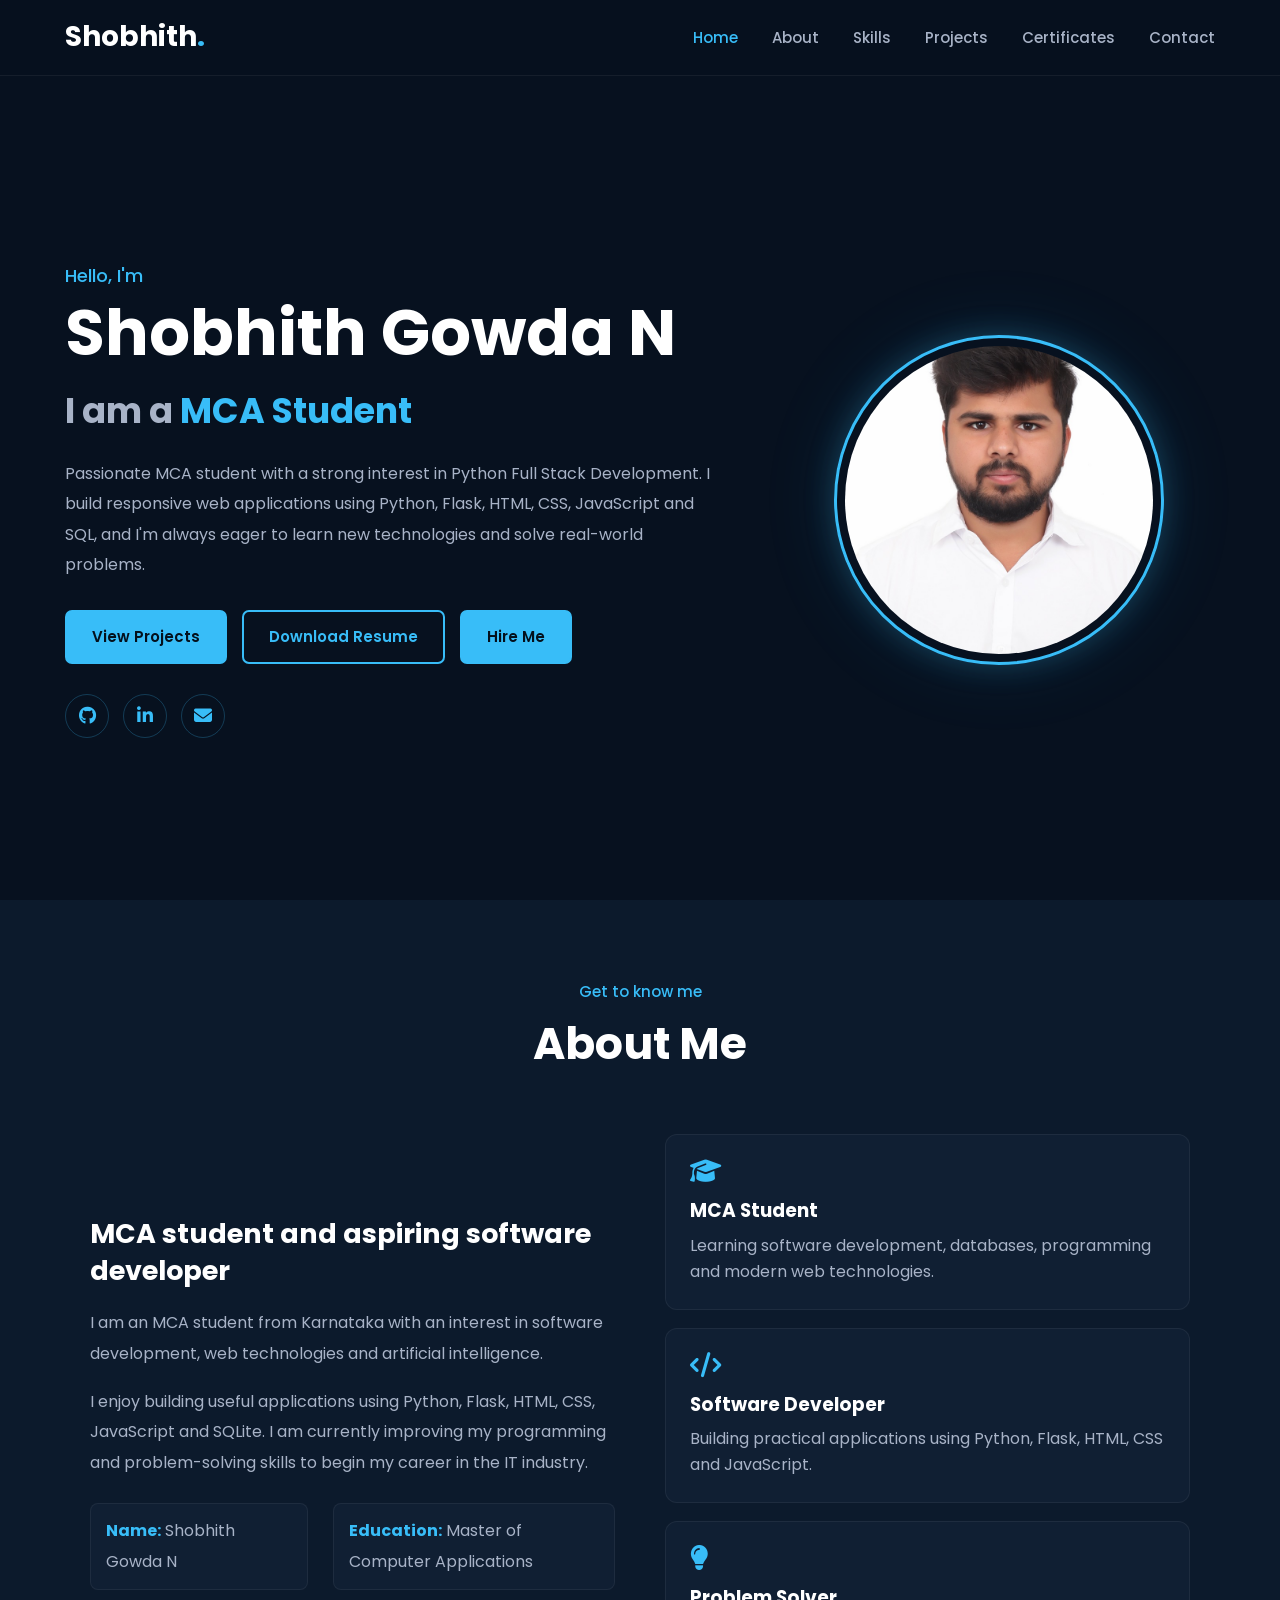
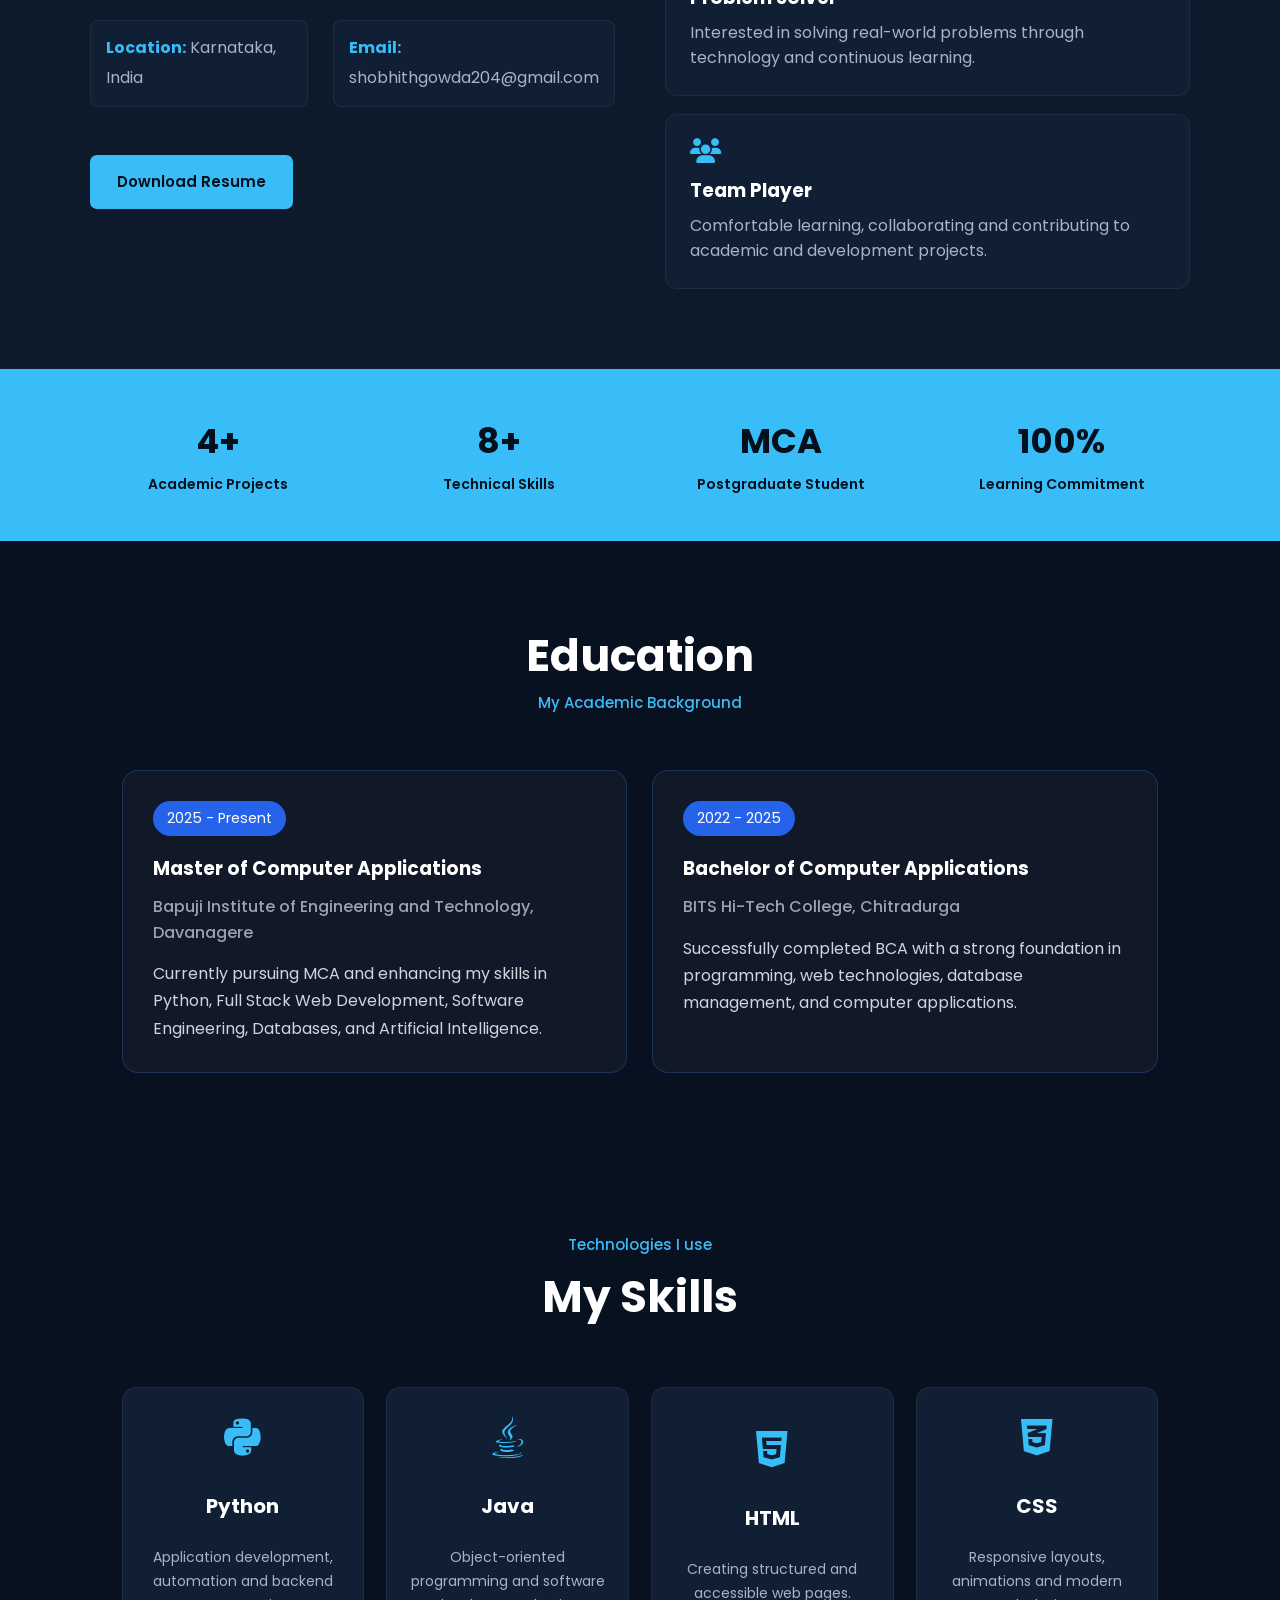
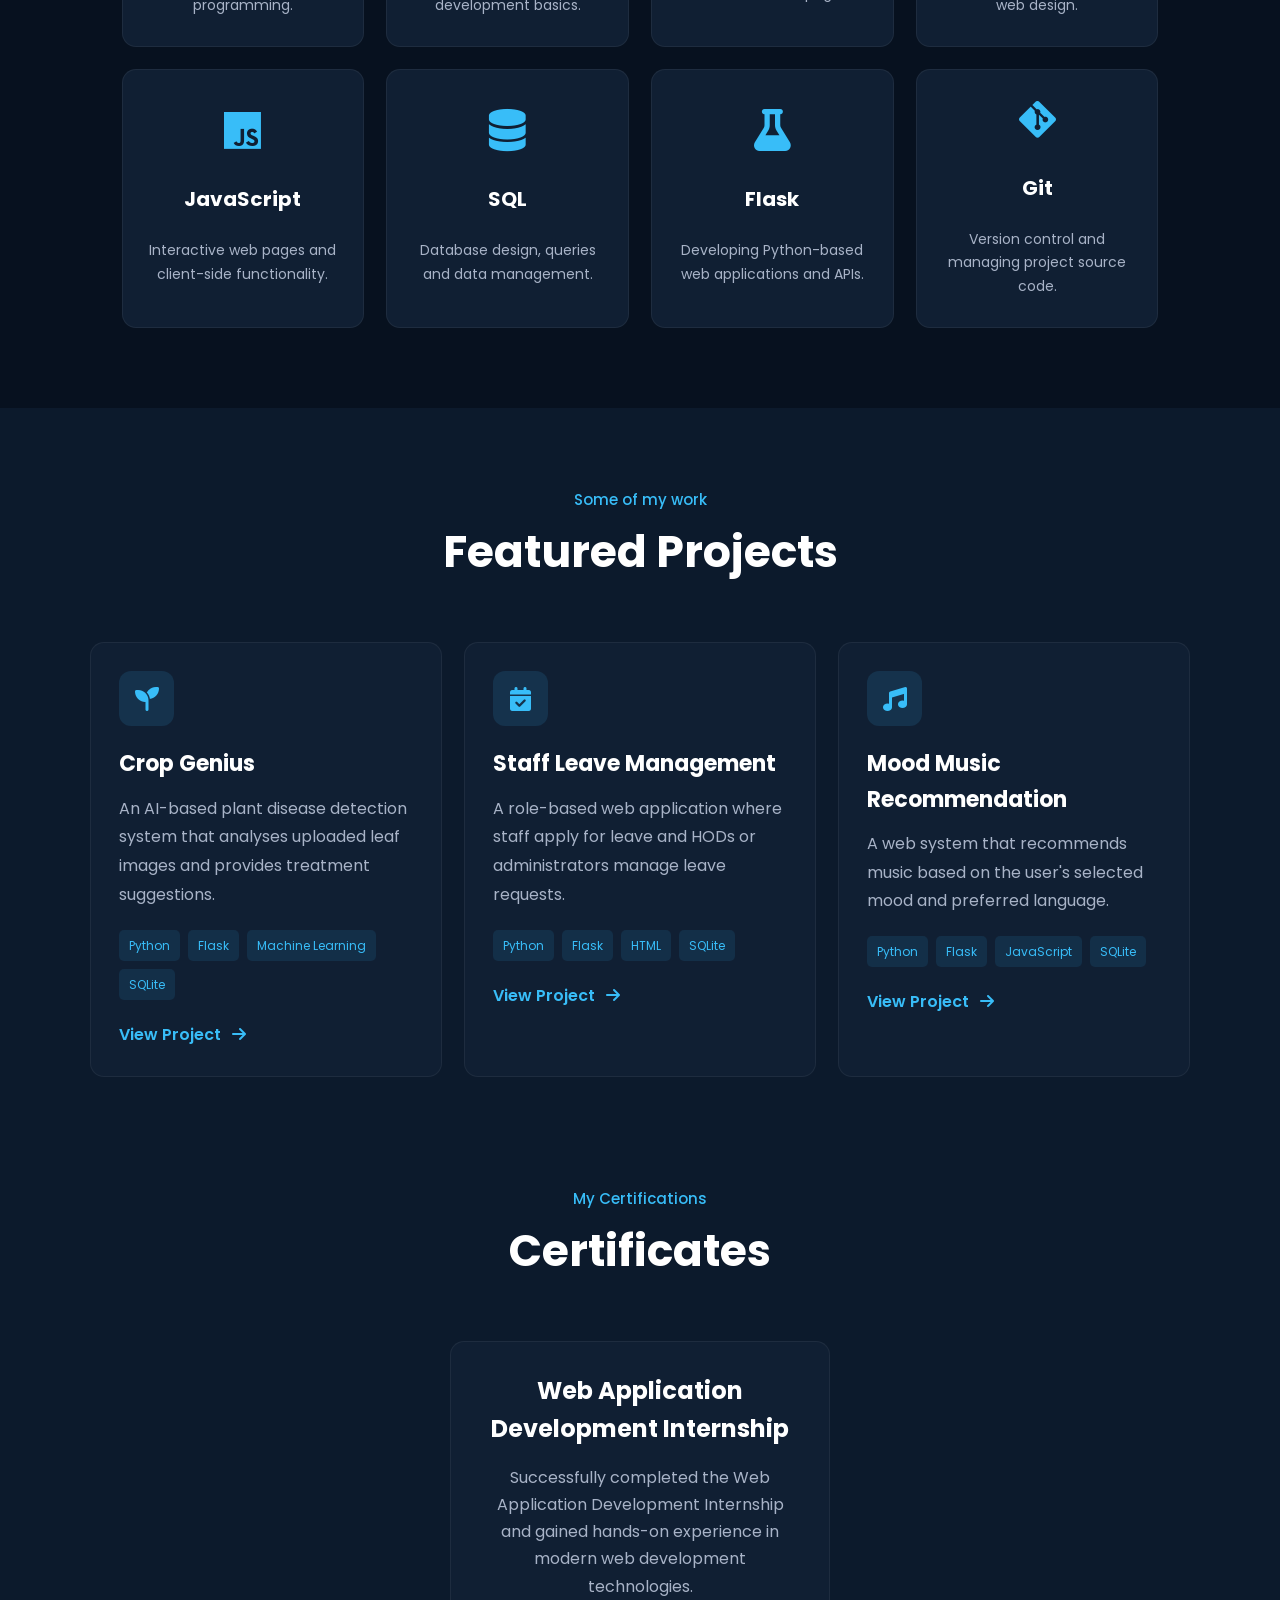
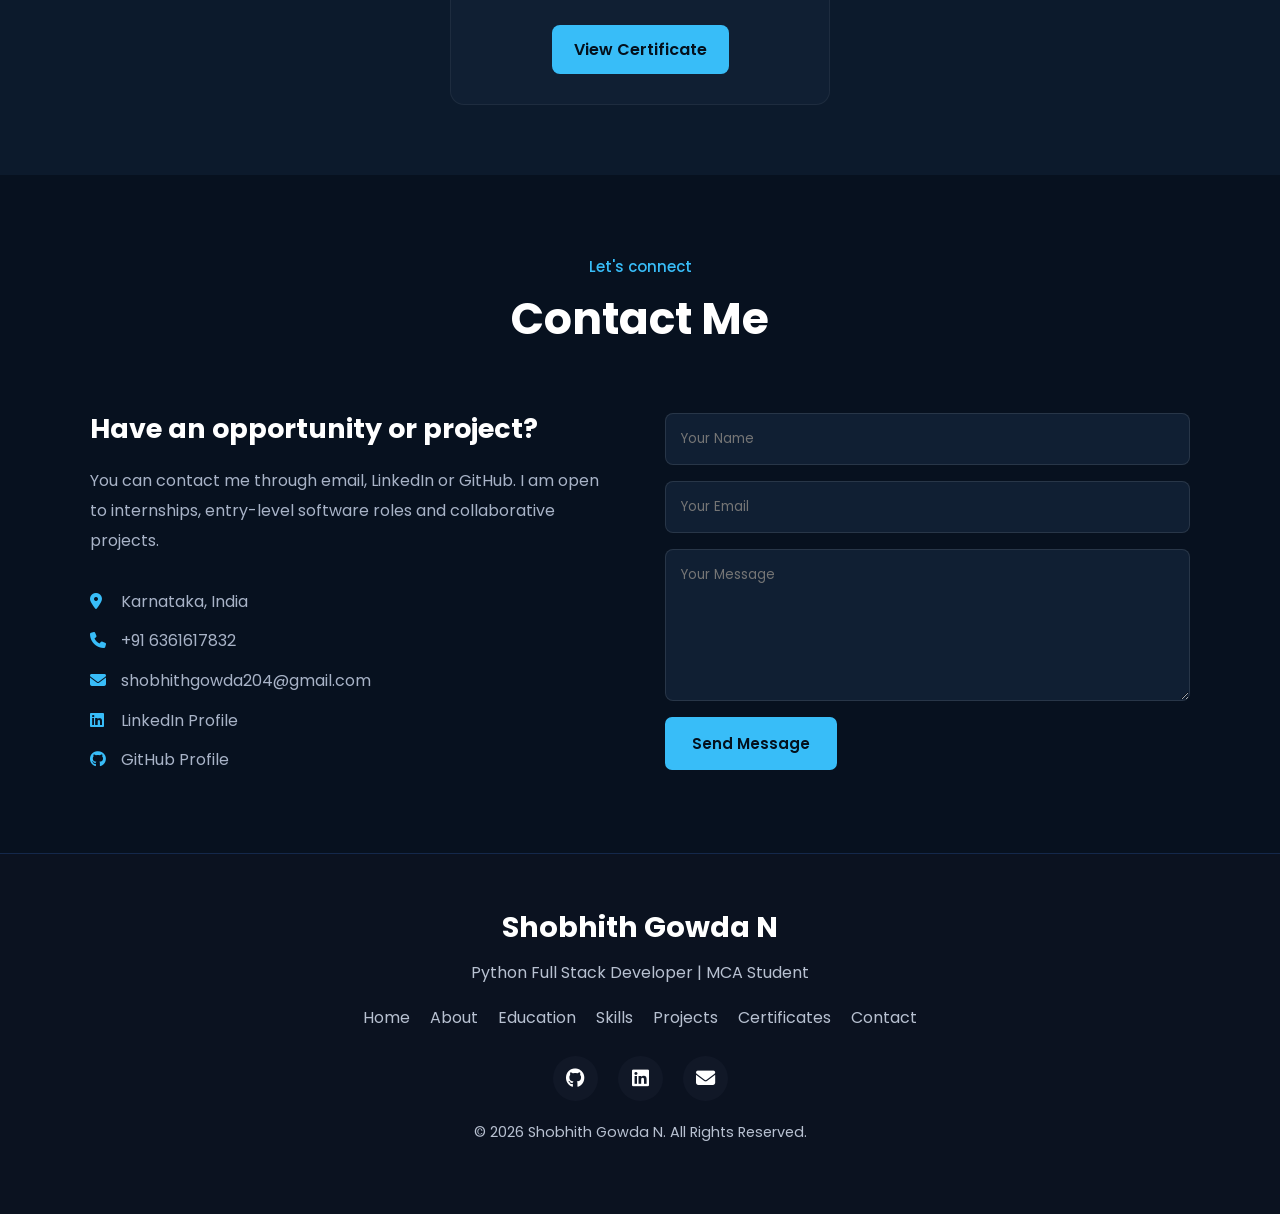
==== commit 8ea66a09: "Update portfolio and thank you page" ====
--- a/index.html
+++ b/index.html
@@ -547,7 +547,7 @@
                        Karnataka, India
                     </a>
 
-                    <a href="tel:+91XXXXXXXXXX">
+                    <a href="tel:+916361617832">
                      <i class="fa-solid fa-phone"></i>
                      +91 6361617832
                     </a>
@@ -569,28 +569,49 @@
 
                 </div>
 
-                <form class="contact-form">
+                <form action="https://formsubmit.co/shobhithgowda204@gmail.com" method="POST" class="contact-form">
+
+                    <input
+                        type="hidden"
+                        name="_captcha"
+                        value="false"
+                    >
+
+                    <input
+                        type="hidden"
+                        name="_subject"
+                        value="New Portfolio Contact Message"
+                    >
+
+                    <input
+                        type="hidden"
+                        name="_next"
+                        value="https://shobhithgowda20.github.io/My_Portfolio/thank-you.html"
+                    >
 
                     <input
                         type="text"
-                        placeholder="Your name"
+                        name="name"
+                        placeholder="Your Name"
                         required
                     >
 
                     <input
                         type="email"
-                        placeholder="Your email"
+                        name="email"
+                        placeholder="Your Email"
                         required
                     >
 
                     <textarea
+                        name="message"
                         rows="6"
-                        placeholder="Your message"
+                        placeholder="Your Message"
                         required
                     ></textarea>
 
-                    <button type="submit" class="primary-button">
-                        Send Message
+                    <button type="submit" class="primary-button" id="submitBtn">
+                     Send Message
                     </button>
 
                 </form>
@@ -647,8 +668,7 @@
       <i class="fa-solid fa-arrow-up"></i>
     </button>
 
-    <script src="js/script.js"></script>
-
+    <script src="js/script.js?v=3"></script>
 </body>
 
 </html>
--- a/css/style.css
+++ b/css/style.css
@@ -883,4 +883,120 @@
 .back-to-top:hover {
     background: #2563eb;
     transform: translateY(-5px);
+}
+
+.success-message {
+    display: none;
+    margin-top: 20px;
+    padding: 15px;
+    background: #d4edda;
+    color: #155724;
+    border: 1px solid #c3e6cb;
+    border-radius: 8px;
+    text-align: center;
+    font-weight: 600;
+    animation: fadeIn 0.5s ease;
+}
+
+@keyframes fadeIn {
+    from {
+        opacity: 0;
+        transform: translateY(-10px);
+    }
+
+    to {
+        opacity: 1;
+        transform: translateY(0);
+    }
+}
+
+.success-message {
+    display: none;
+    margin-top: 20px;
+    padding: 15px;
+    background-color: #d4edda;
+    color: #155724;
+    border: 1px solid #c3e6cb;
+    border-radius: 8px;
+    text-align: center;
+    font-weight: 600;
+    animation: fadeIn 0.5s ease;
+}
+
+/* =========================
+   Thank You Page
+========================= */
+
+.thank-you-page{
+    min-height:100vh;
+    display:flex;
+    justify-content:center;
+    align-items:center;
+    padding:20px;
+    background:var(--bg-color);
+}
+
+.thank-you-card{
+    width:100%;
+    max-width:550px;
+    padding:50px 35px;
+    background:var(--card-color);
+    border-radius:20px;
+    text-align:center;
+    box-shadow:0 10px 30px rgba(0,0,0,.25);
+    border:1px solid rgba(255,255,255,.08);
+}
+
+.success-icon{
+    font-size:70px;
+    color:#22c55e;
+    margin-bottom:20px;
+}
+
+.thank-you-card h1{
+    margin-bottom:15px;
+    color:var(--heading-color);
+}
+
+.thank-you-card p{
+    margin-bottom:35px;
+    color:var(--text-color);
+    line-height:1.7;
+}
+
+.thank-you-card .primary-button{
+    display:inline-block;
+}
+
+.page-loader{
+    position:fixed;
+    inset:0;
+    background:#0f172a;
+    display:flex;
+    justify-content:center;
+    align-items:center;
+    opacity:0;
+    visibility:hidden;
+    transition:.4s;
+    z-index:9999;
+}
+
+.page-loader.show{
+    opacity:1;
+    visibility:visible;
+}
+
+.spinner{
+    width:50px;
+    height:50px;
+    border:4px solid rgba(255,255,255,.2);
+    border-top:4px solid #3b82f6;
+    border-radius:50%;
+    animation:spin .8s linear infinite;
+}
+
+@keyframes spin{
+    to{
+        transform:rotate(360deg);
+    }
 }
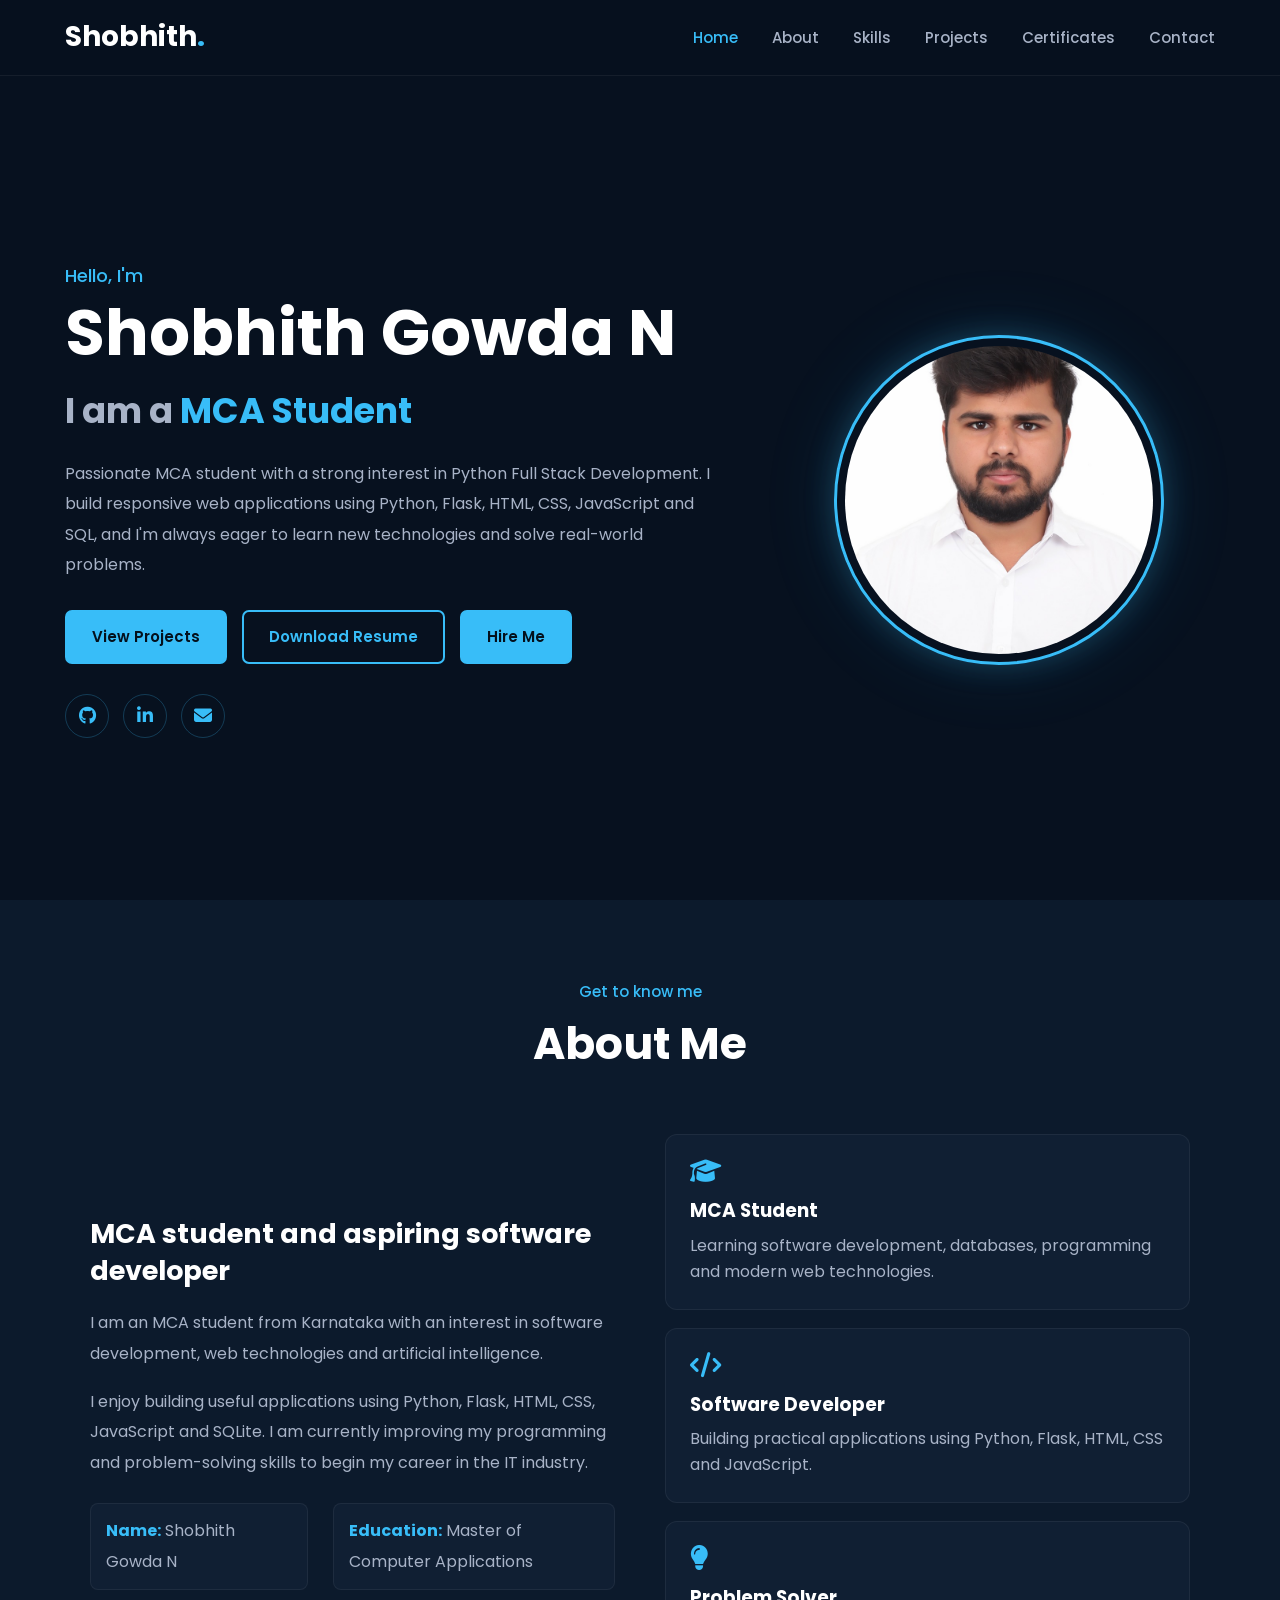
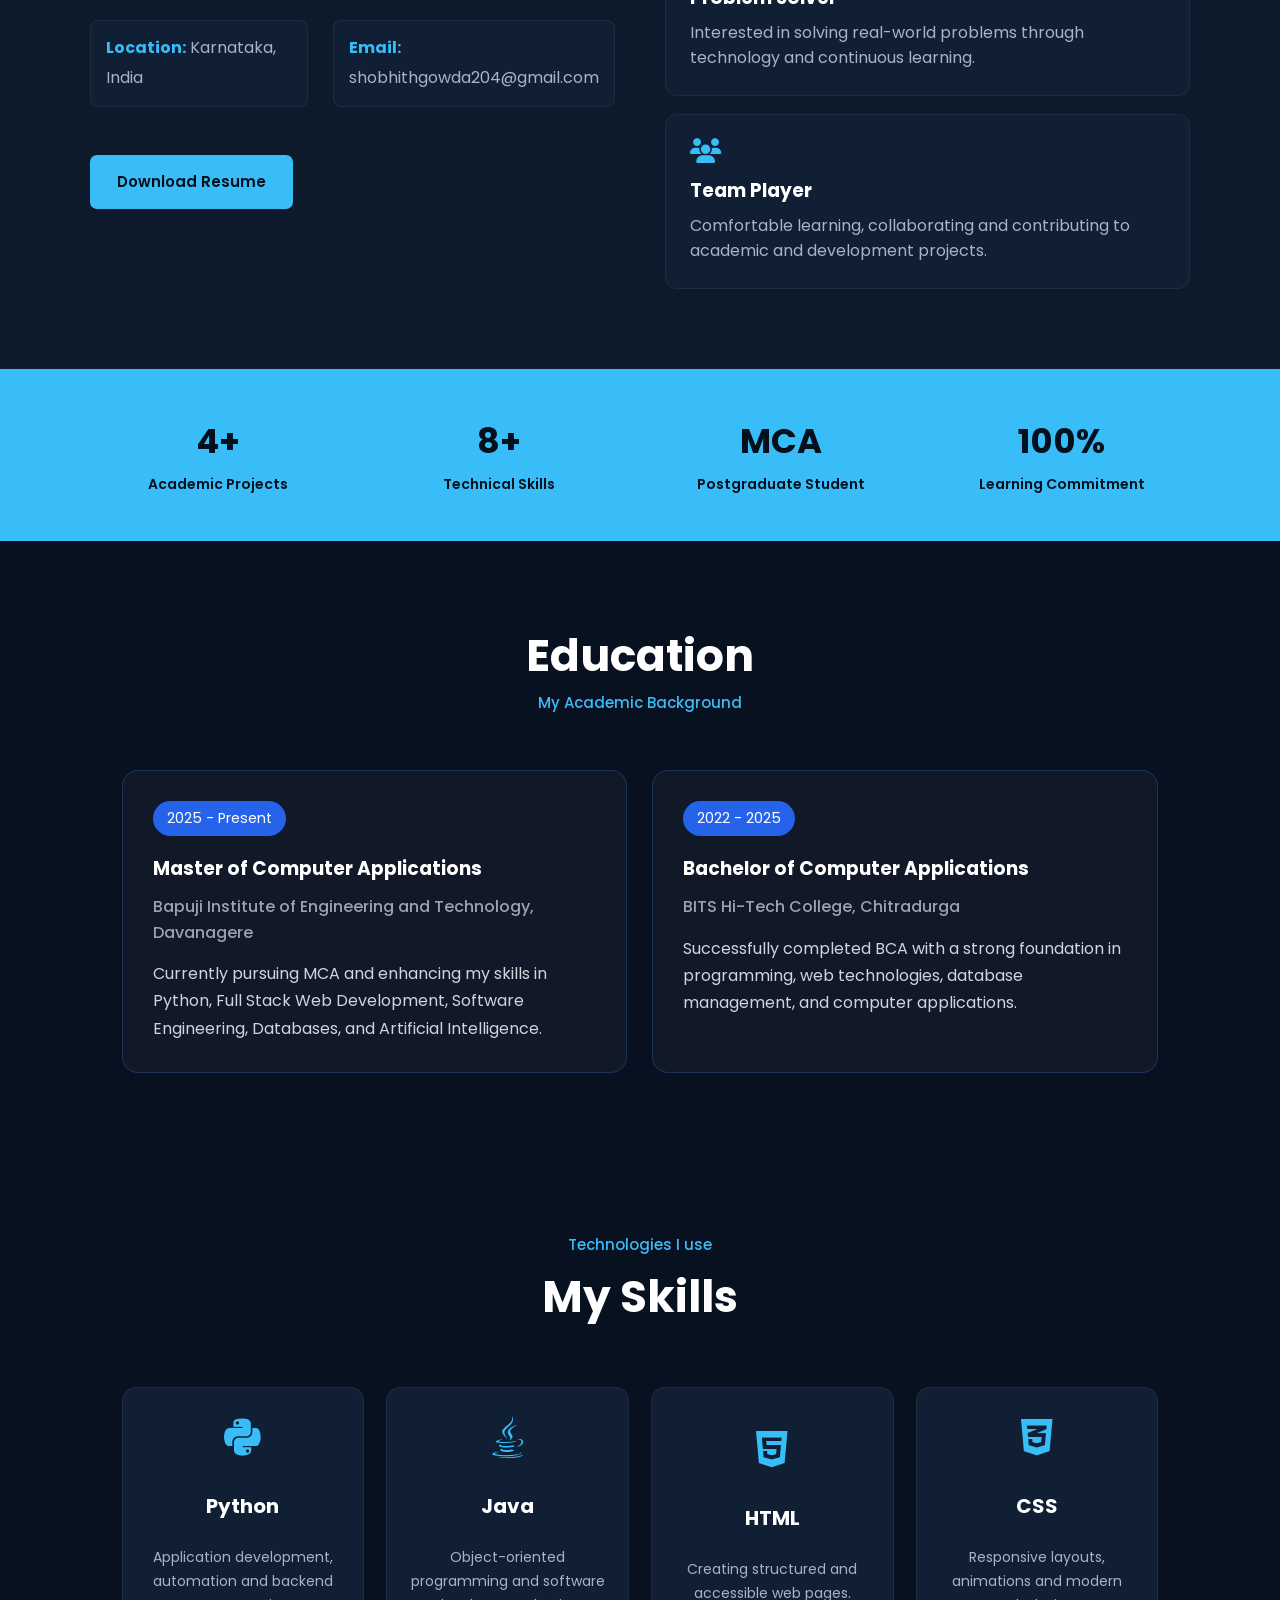
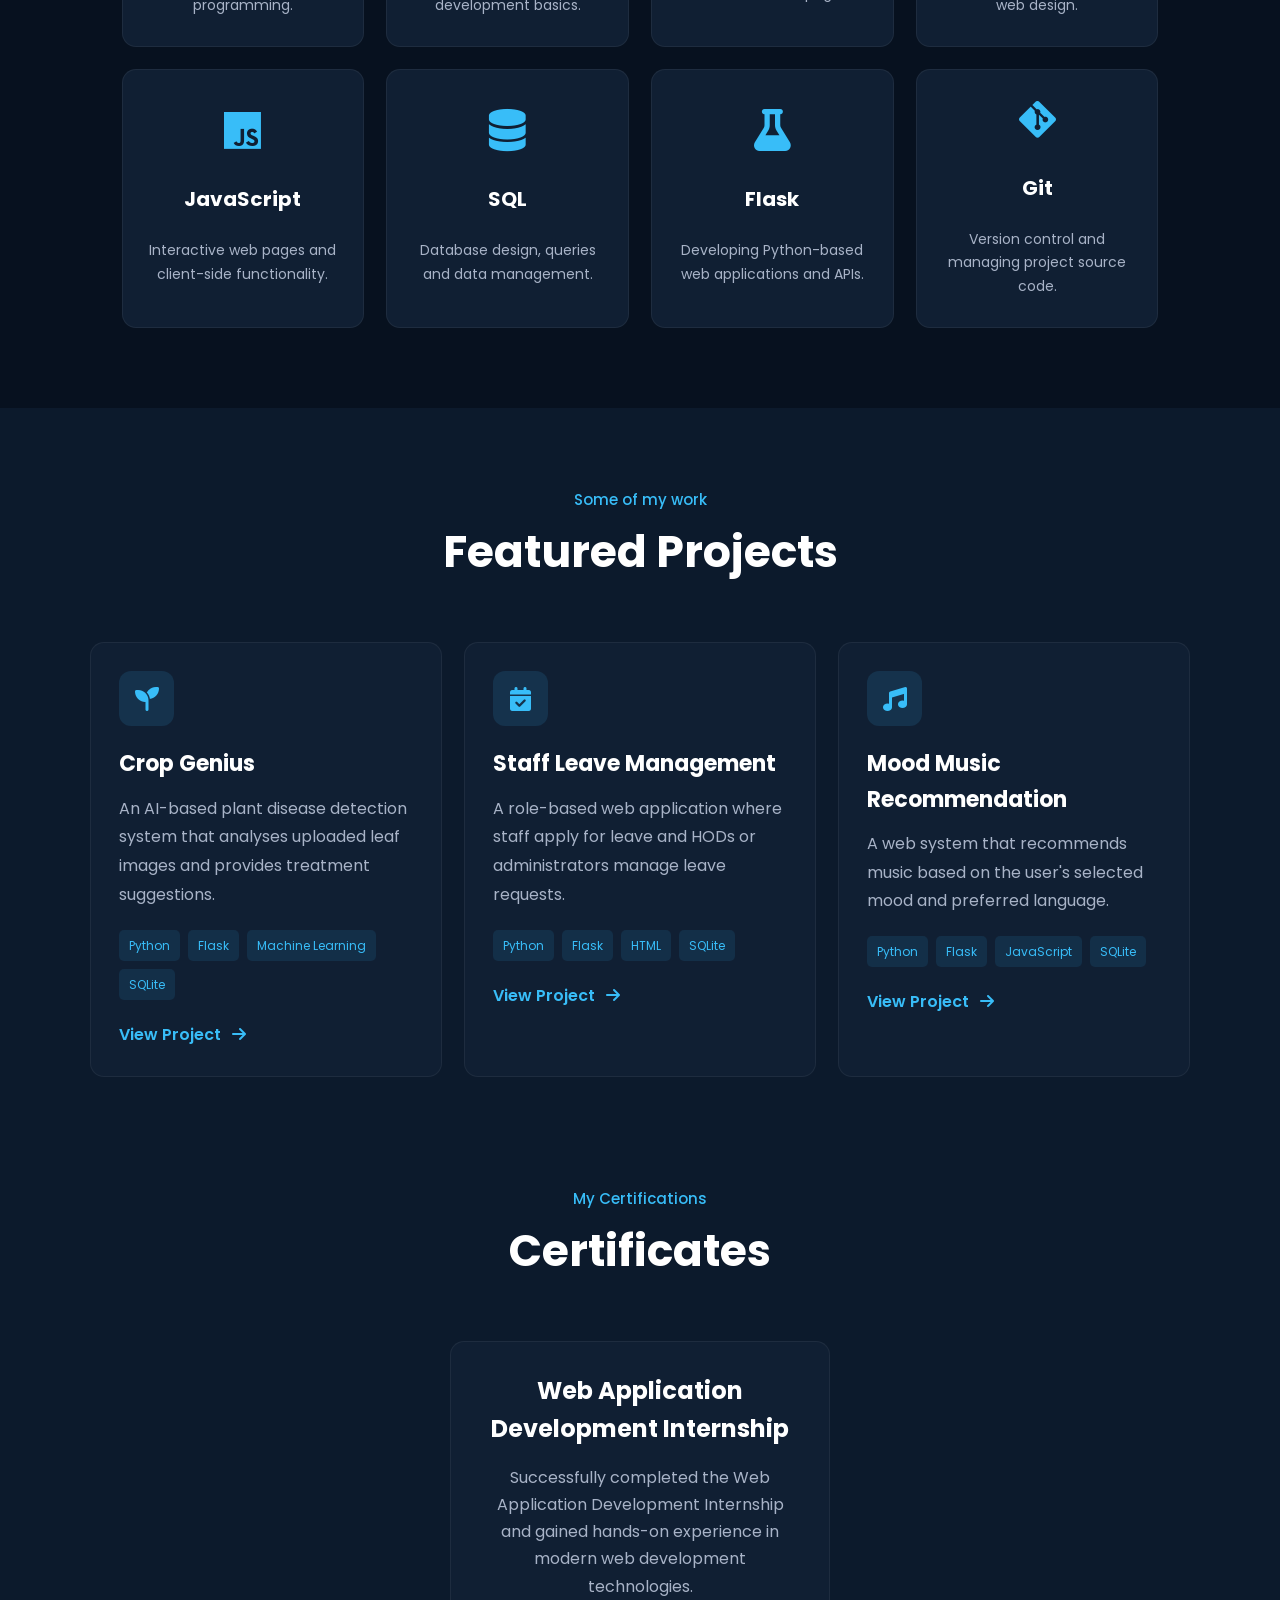
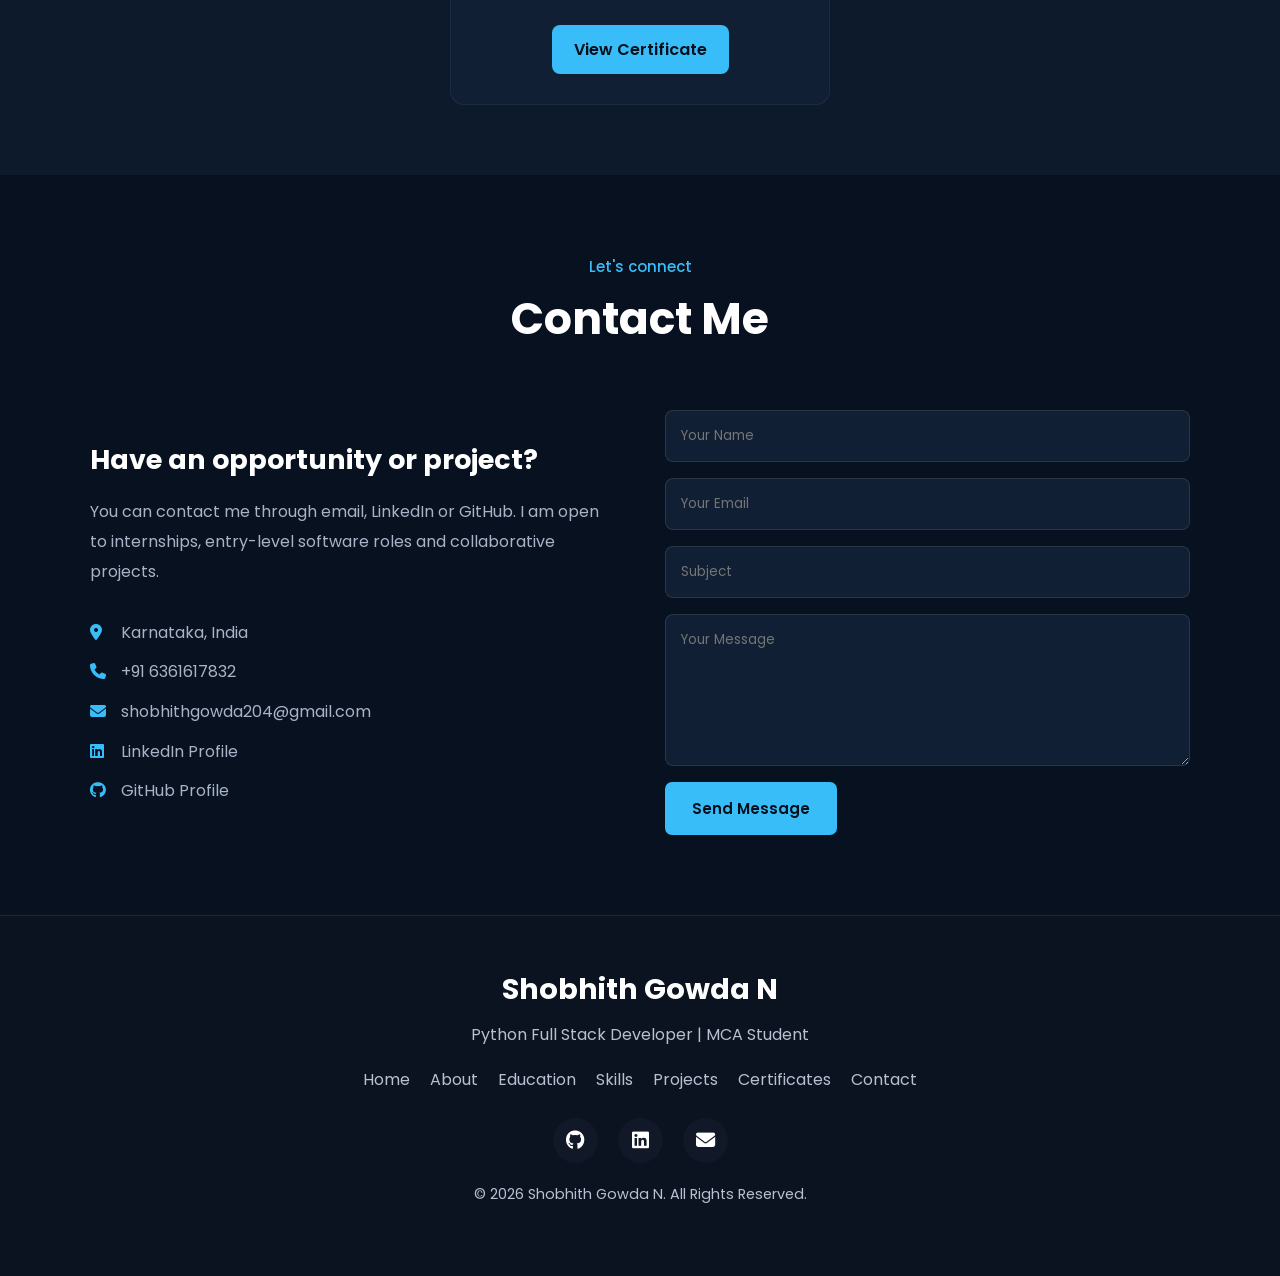
==== commit bf18f3f4: "Add subject field to contact form" ====
--- a/index.html
+++ b/index.html
@@ -603,6 +603,13 @@
                         required
                     >
 
+                    <input
+                        type="text"
+                        name="subject"
+                        placeholder="Subject"
+                        required
+                    >
+
                     <textarea
                         name="message"
                         rows="6"
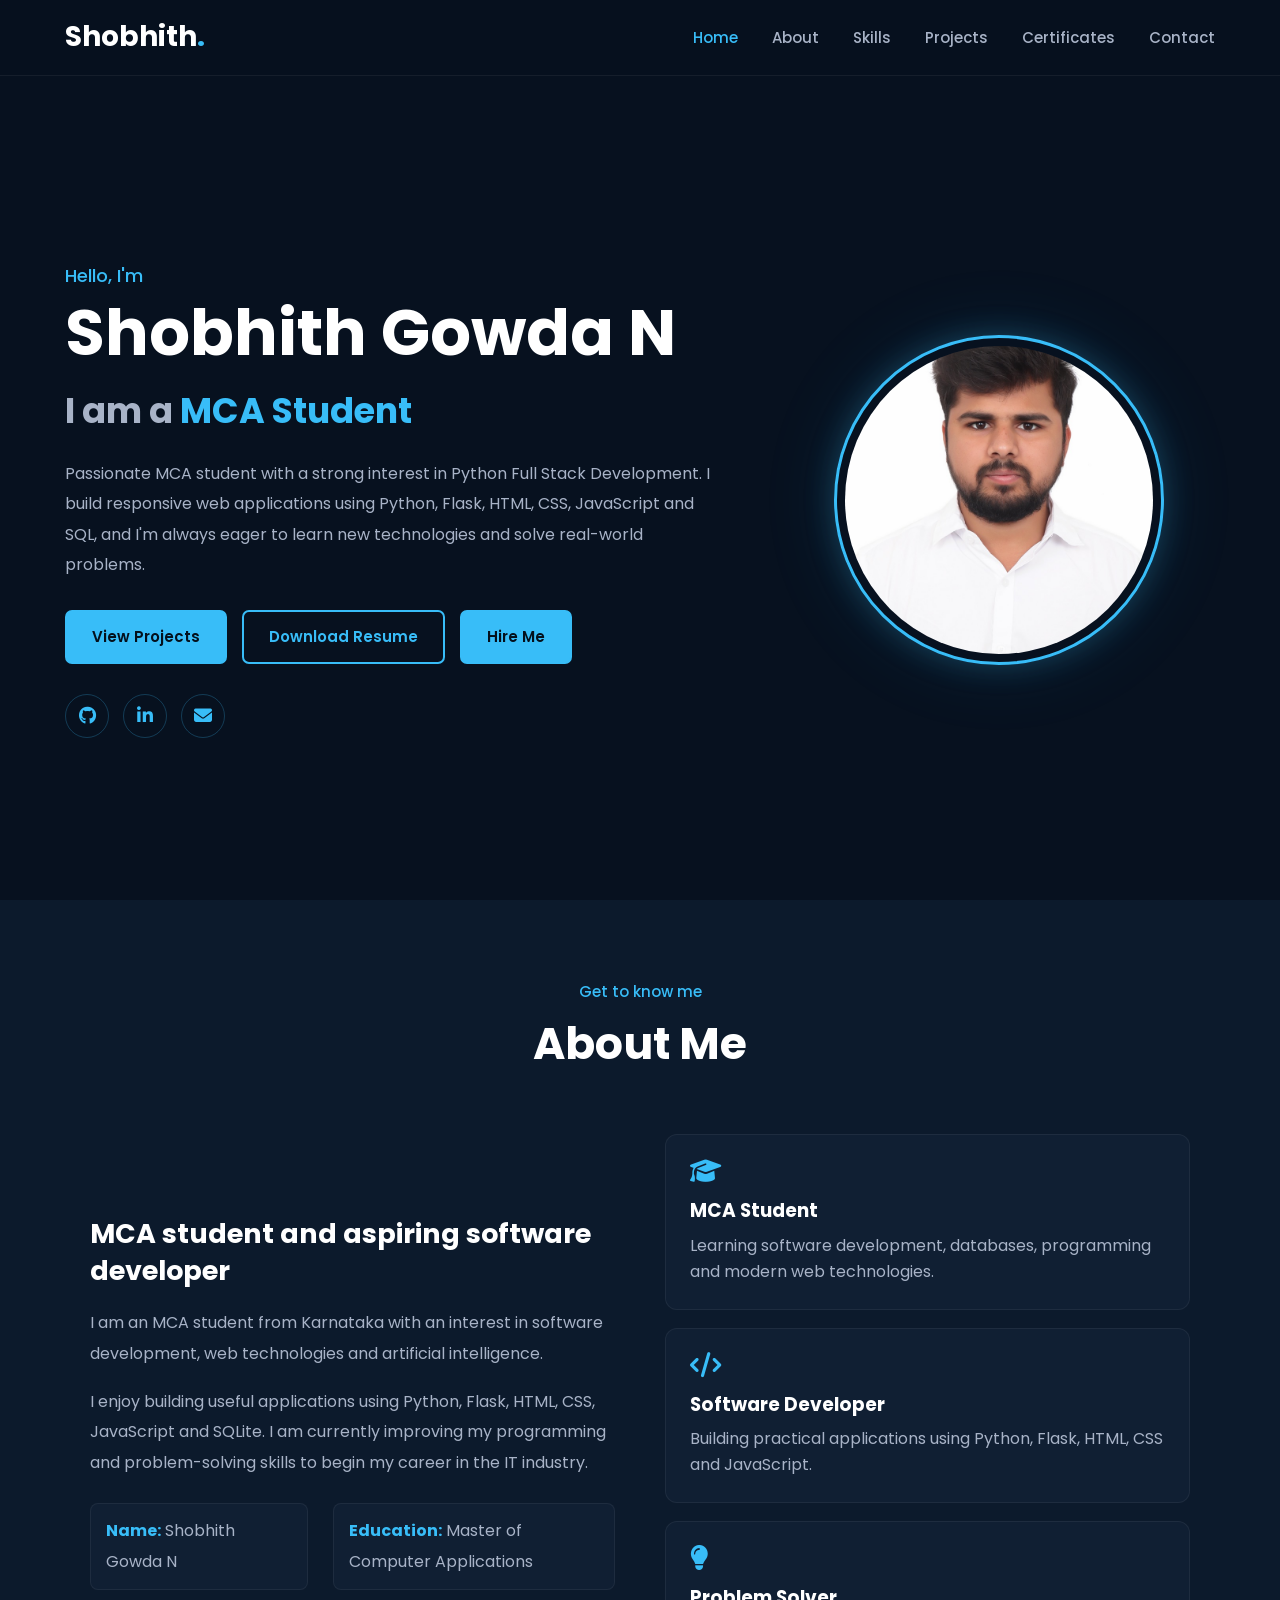
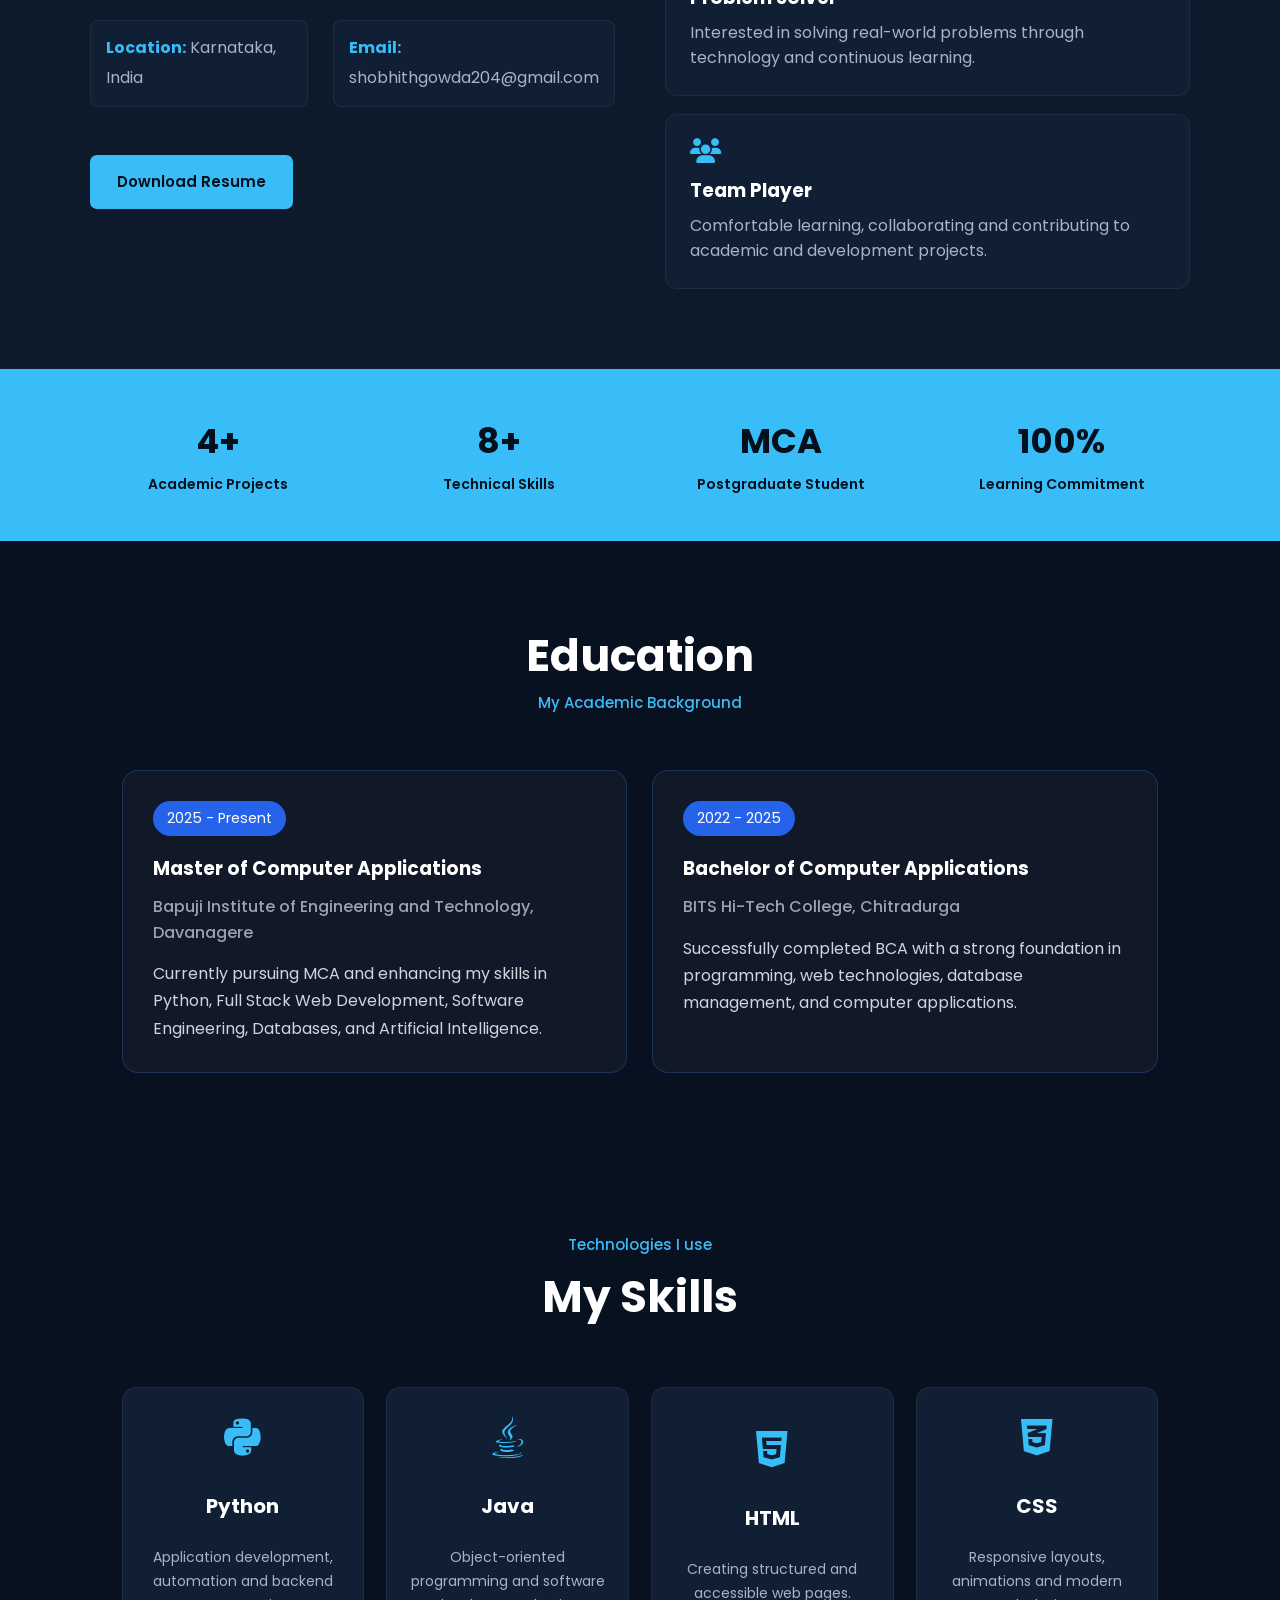
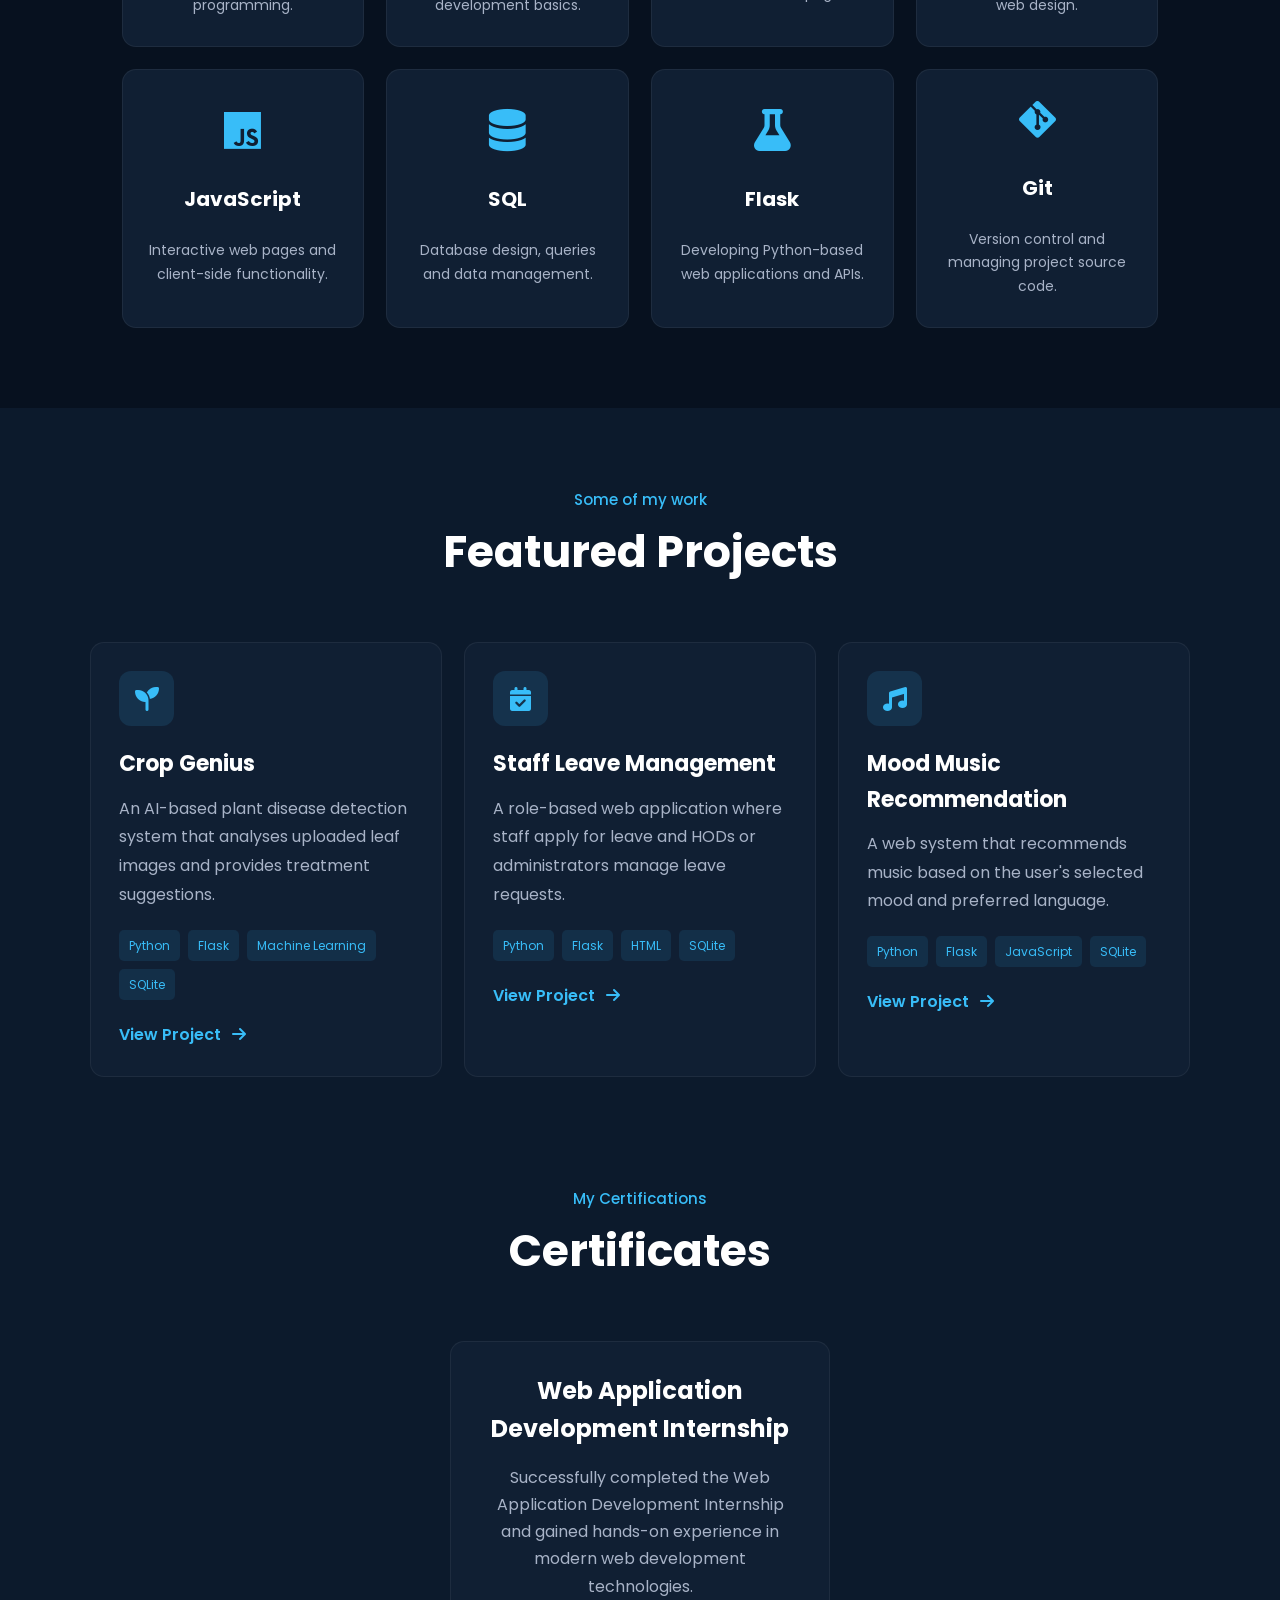
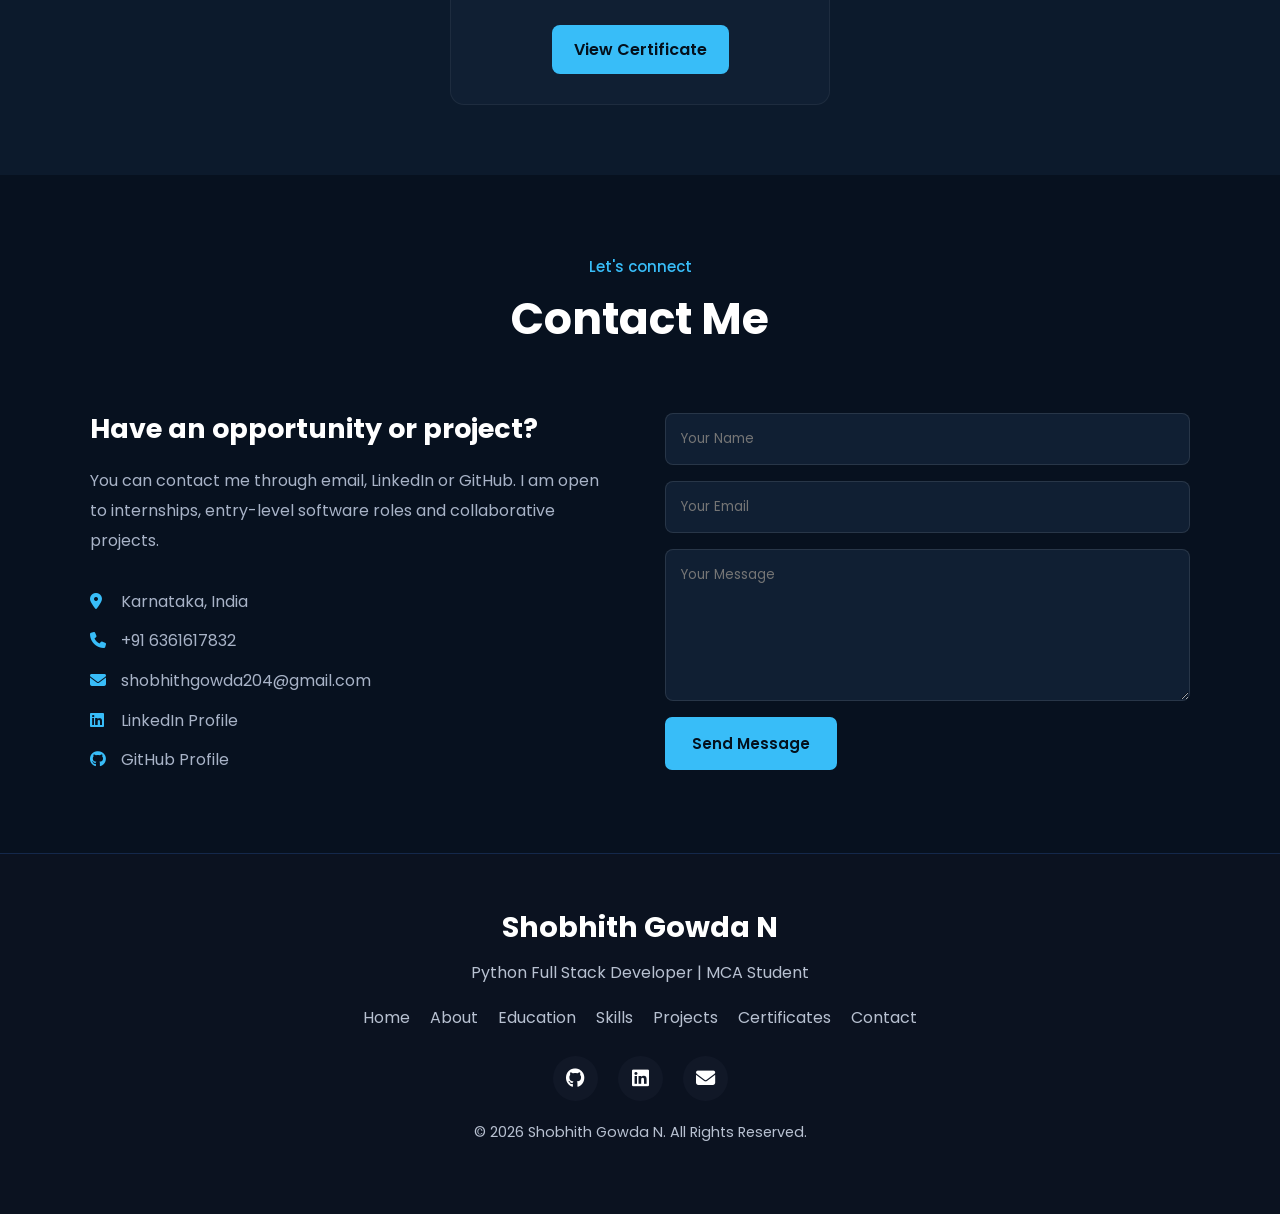
==== commit 7f3bf2ad: "Remove subject field from contact form" ====
--- a/index.html
+++ b/index.html
@@ -603,13 +603,6 @@
                         required
                     >
 
-                    <input
-                        type="text"
-                        name="subject"
-                        placeholder="Subject"
-                        required
-                    >
-
                     <textarea
                         name="message"
                         rows="6"
